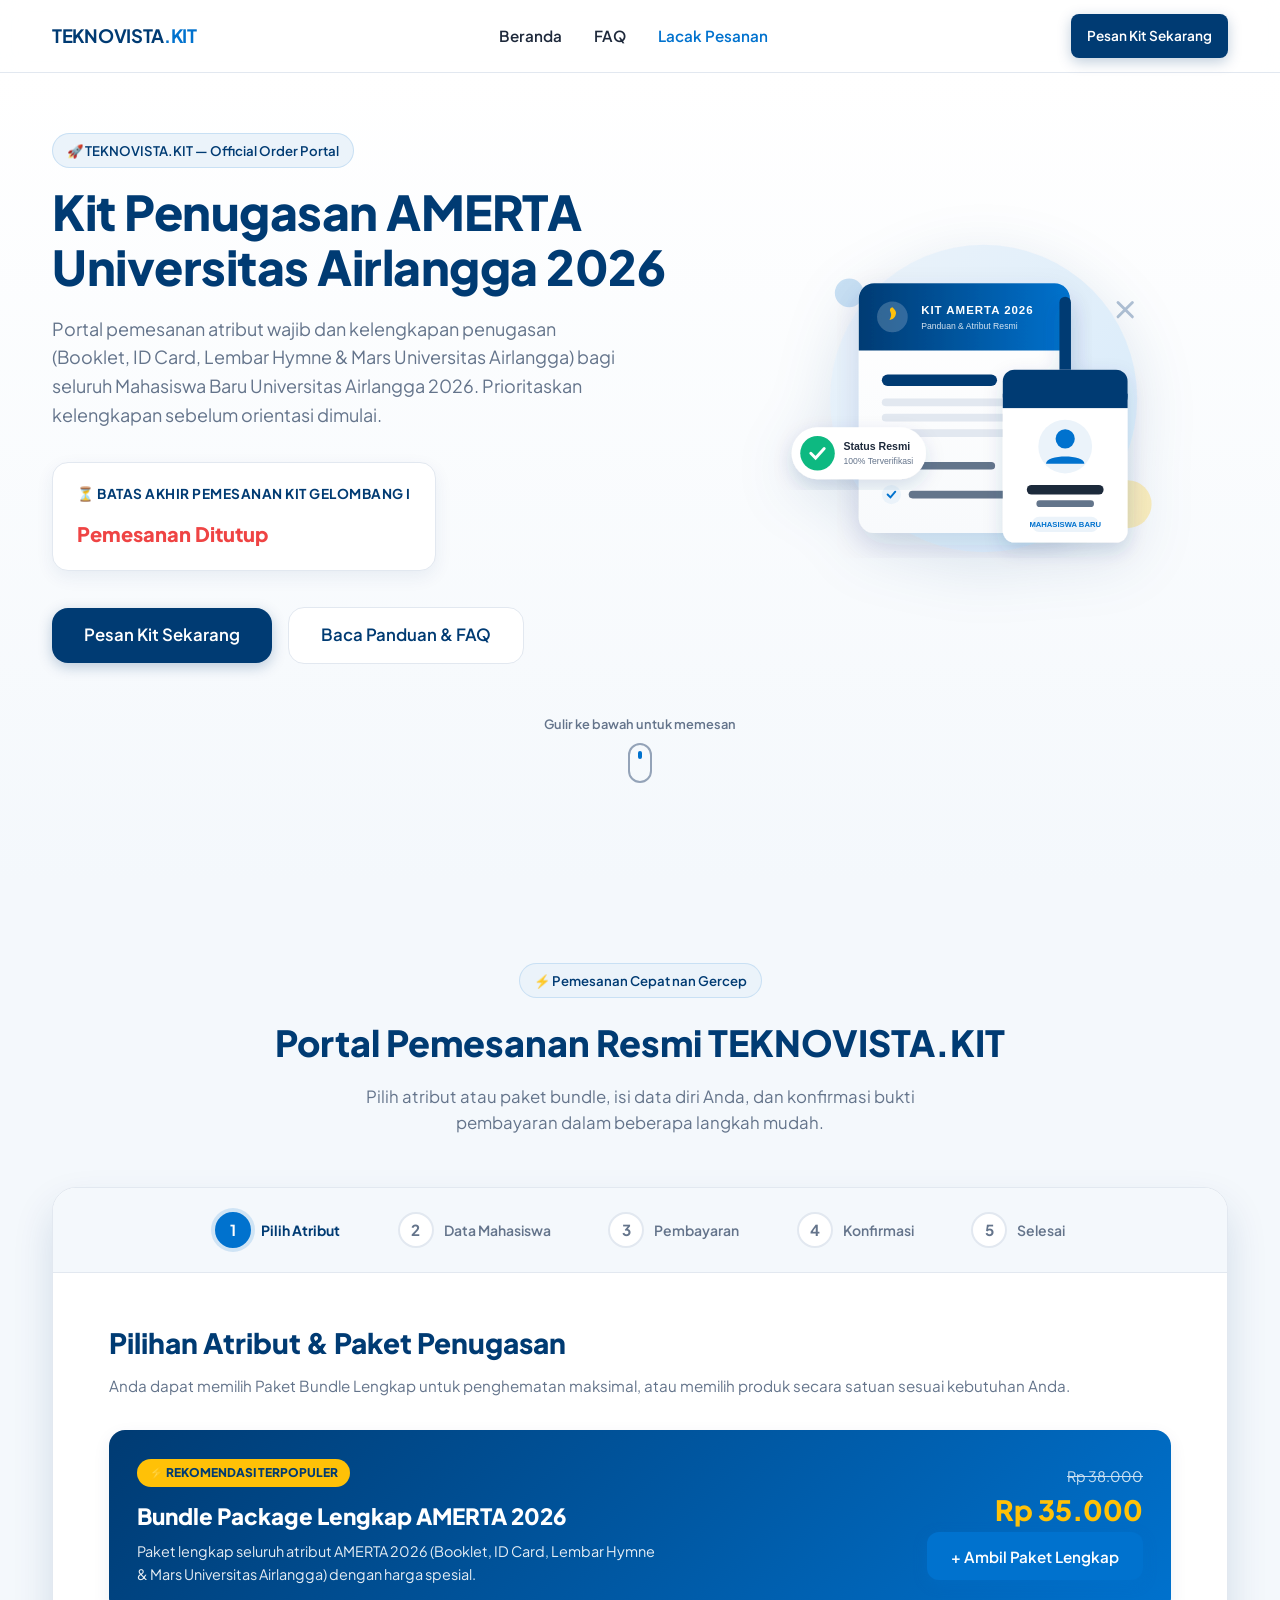
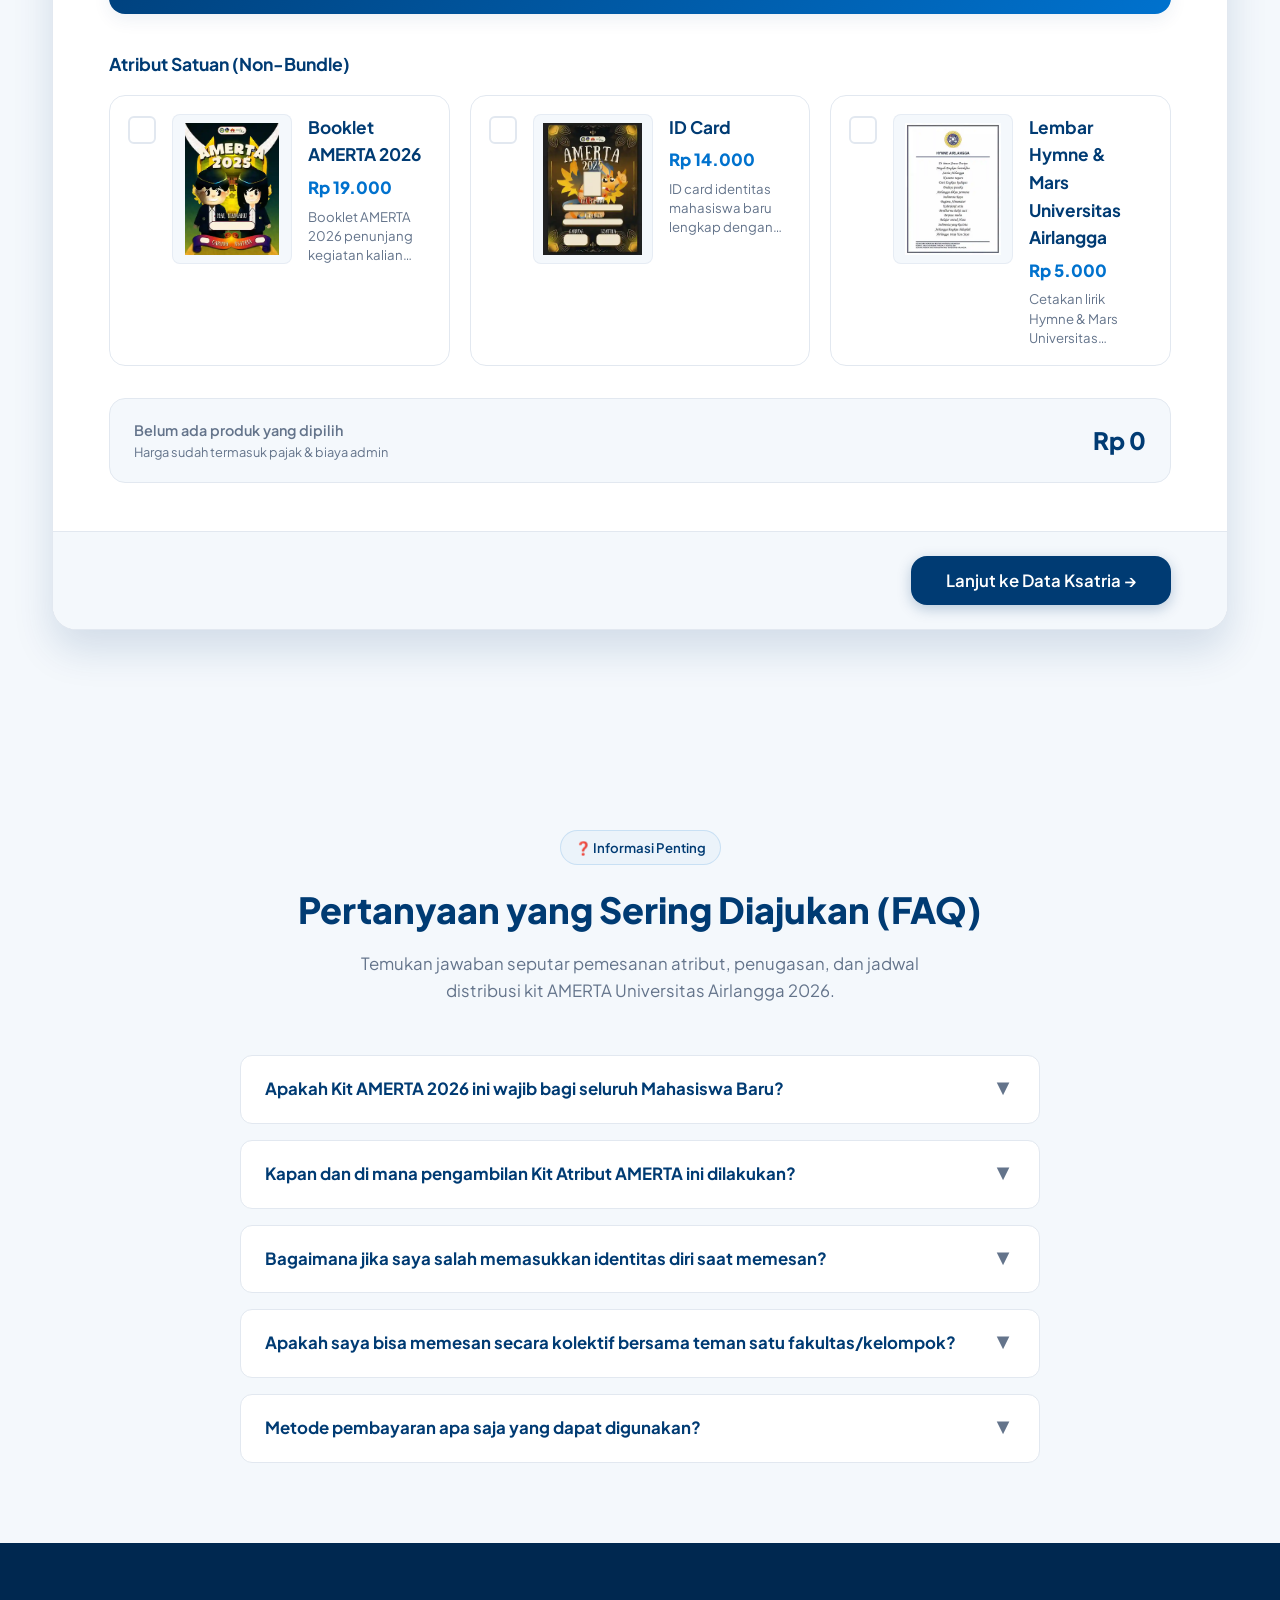
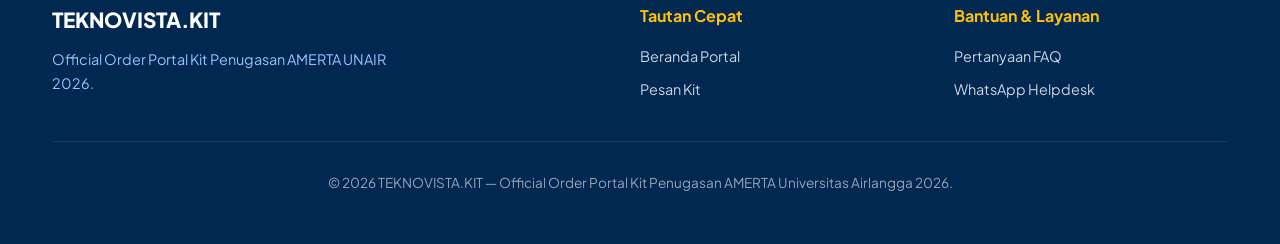
==== index.html @ fd631206 "Fix: placing the newest qris for payment" ====
<!DOCTYPE html>
<html lang="id">
<head>
  <meta charset="UTF-8" />
  <meta name="viewport" content="width=device-width, initial-scale=1.0" />
  <title>TEKNOVISTA.KIT</title>
  <meta name="description" content="TEKNOVISTA.KIT — Official Order Portal Kit Penugasan AMERTA Universitas Airlangga 2026. Pesan atribut resmi dan paket lengkap dengan mudah." />
  <meta name="keywords" content="TEKNOVISTA.KIT, AMERTA 2026, Universitas Airlangga, UNAIR, Mahasiswa Baru, Ospek UNAIR, Kit Penugasan" />
  <link rel="preconnect" href="https://fonts.googleapis.com" />
  <link rel="preconnect" href="https://fonts.gstatic.com" crossorigin />
  <link rel="stylesheet" href="https://fonts.googleapis.com/css2?family=Plus+Jakarta+Sans:wght@400;500;600;700;800&display=swap" />
  <link rel="stylesheet" href="css/style.css" />
  <link rel="icon" type="image/x-icon" href="assets/icons/teknovista.png">
  <!-- Open Graph / Facebook / WhatsApp Meta Tags -->
  <meta property="og:type" content="website" />
  <meta property="og:url" content="https://teknovistakit.vercel.app/" />
  <meta property="og:title" content="TEKNOVISTA.KIT — Official Order Portal Kit Penugasan AMERTA Universitas Airlangga 2026" />
  <meta property="og:description" content="Pesan atribut resmi dan paket lengkap kit penugasan AMERTA Universitas Airlangga 2026 dengan mudah dan cepat melalui portal resmi TEKNOVISTA.KIT." />
</head>
<body>

  <!-- =========================================================================
       NAVIGATION BAR
       ========================================================================= -->
  <nav class="navbar" role="navigation" aria-label="Navigasi Utama">
    <div class="container">
      <a href="#" class="brand-link" aria-label="Beranda TEKNOVISTA.KIT">
        <!-- <img src="assets/images/logo-unair-amerta.svg" alt="Logo TEKNOVISTA.KIT" /> -->
        <span class="font-bold text-primary" style="font-size: 1.15rem; letter-spacing: -0.3px;">TEKNOVISTA<span class="text-accent">.KIT</span></span>
      </a>
      <ul class="nav-links">
        <li><a href="#hero-section">Beranda</a></li>
        <li><a href="#faq-section">FAQ</a></li>
        <li><a href="tracking.html" style="color: var(--accent);">Lacak Pesanan</a></li>
      </ul>
      <a href="#order-section" class="btn btn-primary btn-sm">Pesan Kit Sekarang</a>
    </div>
  </nav>

  <!-- =========================================================================
       HERO SECTION
       ========================================================================= -->
  <header class="hero" id="hero-section">
    <div class="container hero-grid">
      <div class="hero-content">
        <div class="badge">🚀 TEKNOVISTA.KIT — Official Order Portal</div>
        <h1>Kit Penugasan AMERTA Universitas Airlangga 2026</h1>
        <p class="subtitle">
          Portal pemesanan atribut wajib dan kelengkapan penugasan (Booklet, ID Card, Lembar Hymne & Mars Universitas Airlangga) bagi seluruh Mahasiswa Baru Universitas Airlangga 2026. Prioritaskan kelengkapan sebelum orientasi dimulai.
        </p>

        <!-- Countdown Box -->
        <div class="countdown-container" aria-label="Hitung mundur penutupan pemesanan">
          <div class="countdown-header">
            <span>⏳ Batas Akhir Pemesanan Kit Gelombang I</span>
          </div>
          <div class="countdown-grid" id="countdownTimerGrid">
            <div class="countdown-item">
              <span class="countdown-val" id="cd-days">42</span>
              <span class="countdown-label">Hari</span>
            </div>
            <span class="countdown-sep">:</span>
            <div class="countdown-item">
              <span class="countdown-val" id="cd-hours">14</span>
              <span class="countdown-label">Jam</span>
            </div>
            <span class="countdown-sep">:</span>
            <div class="countdown-item">
              <span class="countdown-val" id="cd-minutes">38</span>
              <span class="countdown-label">Menit</span>
            </div>
            <span class="countdown-sep">:</span>
            <div class="countdown-item">
              <span class="countdown-val" id="cd-seconds">52</span>
              <span class="countdown-label">Detik</span>
            </div>
          </div>
        </div>

        <div class="hero-actions">
          <a href="#order-section" class="btn btn-primary btn-lg">Pesan Kit Sekarang</a>
          <a href="#faq-section" class="btn btn-secondary btn-lg">Baca Panduan &amp; FAQ</a>
        </div>
      </div>

      <div class="hero-visual">
        <img src="assets/images/hero-illustration.svg" alt="Ilustrasi Kit Penugasan AMERTA 2026" width="500" height="380" fetchpriority="high" />
      </div>
    </div>

    <!-- Scroll Indicator -->
    <div class="scroll-indicator" aria-hidden="true">
      <span>Gulir ke bawah untuk memesan</span>
      <div class="scroll-mouse">
        <div class="scroll-wheel"></div>
      </div>
    </div>
  </header>

  <!-- =========================================================================
       MAIN CONTENT
       ========================================================================= -->
  <main>

    <!-- MULTI-STEP ORDER WIZARD SECTION -->
    <section class="section-padding" id="order-section" aria-label="Formulir Pemesanan Kit AMERTA">
      <div class="container">
        <div class="section-header text-center">
          <div class="badge">⚡ Pemesanan Cepat nan Gercep</div>
          <h2>Portal Pemesanan Resmi TEKNOVISTA.KIT</h2>
          <p>Pilih atribut atau paket bundle, isi data diri Anda, dan konfirmasi bukti pembayaran dalam beberapa langkah mudah.</p>
        </div>

        <div class="wizard-section">
          <!-- Wizard Progress Bar -->
          <div class="wizard-progress-bar">
            <ol class="steps-list" aria-label="Progres Langkah Pemesanan">
              <li class="step-item active" data-step="1">
                <div class="step-circle">1</div>
                <span class="step-label">Pilih Atribut</span>
              </li>
              <li class="step-item" data-step="2">
                <div class="step-circle">2</div>
                <span class="step-label">Data Mahasiswa</span>
              </li>
              <li class="step-item" data-step="3">
                <div class="step-circle">3</div>
                <span class="step-label">Pembayaran</span>
              </li>
              <li class="step-item" data-step="4">
                <div class="step-circle">4</div>
                <span class="step-label">Konfirmasi</span>
              </li>
              <li class="step-item" data-step="5">
                <div class="step-circle">5</div>
                <span class="step-label">Selesai</span>
              </li>
            </ol>
          </div>

          <!-- Wizard Content Panels -->
          <div class="wizard-content">

            <!-- STEP 1: PRODUCT SELECTION -->
            <div class="step-panel active" id="wizardStepPanel-1">
              <div class="panel-header">
                <h3>Pilihan Atribut &amp; Paket Penugasan</h3>
                <p>Anda dapat memilih Paket Bundle Lengkap untuk penghematan maksimal, atau memilih produk secara satuan sesuai kebutuhan Anda.</p>
              </div>

              <!-- Bundle Banner -->
              <div class="bundle-banner" id="step1BundleBanner">
                <!-- Populated dynamically -->
              </div>

              <h4 style="font-size:1.1rem; font-weight:700; color:var(--primary); margin-bottom:16px;">Atribut Satuan (Non-Bundle)</h4>
              <div class="selection-grid" id="step1ProductsGrid">
                <!-- Populated dynamically -->
              </div>

              <!-- Live Summary Bar -->
              <div class="summary-live-bar">
                <div>
                  <div class="total-label" id="liveSummaryLabel">Terpilih: Belum ada produk</div>
                  <div style="font-size:0.8rem; color:var(--text-muted);">Harga sudah termasuk pajak &amp; biaya admin</div>
                </div>
                <div>
                  <span class="total-amount" id="liveSummaryAmount">Rp 0</span>
                </div>
              </div>
            </div>

            <!-- STEP 2: PARTICIPANT DATA -->
            <div class="step-panel" id="wizardStepPanel-2">
              <div class="panel-header">
                <h3>Identitas Ksatria Airlangga</h3>
                <p>Pastikan nama dan NIM sesuai dengan pendaftaran resmi penerimaan mahasiswa baru Universitas Airlangga.</p>
              </div>

              <form id="formParticipant" onsubmit="return false;">
                <div class="form-grid">
                  <div class="form-group">
                    <label class="form-label" for="input-nama">
                      <span>Nama Lengkap (Sesuai KTM / KTP) <span class="required-mark">*</span></span>
                    </label>
                    <input type="text" id="input-nama" class="form-input" placeholder="Contoh: Airlangga Satria Nusantara" />
                    <div class="error-message" id="error-input-nama"></div>
                  </div>

                  <div class="form-group">
                    <label class="form-label" for="input-nim">
                      <span>Nomor Induk Mahasiswa (NIM) <span class="required-mark">*</span></span>
                    </label>
                    <input type="text" id="input-nim" class="form-input" placeholder="Contoh: 102611133001" />
                    <div class="error-message" id="error-input-nim"></div>
                  </div>

                  <div class="form-group">
                    <label class="form-label" for="input-fakultas">
                      <span>Fakultas <span class="required-mark">*</span></span>
                    </label>
                    <select id="input-fakultas" class="form-select">
                      <option value="">-- Pilih Fakultas --</option>
                      <option value="Fakultas Kedokteran">Fakultas Kedokteran (FK)</option>
                      <option value="Fakultas Kedokteran Gigi">Fakultas Kedokteran Gigi (FKG)</option>
                      <option value="Fakultas Hukum">Fakultas Hukum (FH)</option>
                      <option value="Fakultas Ekonomi dan Bisnis">Fakultas Ekonomi dan Bisnis (FEB)</option>
                      <option value="Fakultas Farmasi">Fakultas Farmasi (FF)</option>
                      <option value="Fakultas Kedokteran Hewan">Fakultas Kedokteran Hewan (FKH)</option>
                      <option value="Fakultas Ilmu Sosial dan Ilmu Politik">Fakultas Ilmu Sosial dan Ilmu Politik (FISIP)</option>
                      <option value="Fakultas Sains dan Teknologi">Fakultas Sains dan Teknologi (FST)</option>
                      <option value="Fakultas Kesehatan Masyarakat">Fakultas Kesehatan Masyarakat (FKM)</option>
                      <option value="Fakultas Psikologi">Fakultas Psikologi (FPsi)</option>
                      <option value="Fakultas Ilmu Budaya">Fakultas Ilmu Budaya (FIB)</option>
                      <option value="Fakultas Keperawatan">Fakultas Keperawatan (FKp)</option>
                      <option value="Fakultas Perikanan dan Kelautan">Fakultas Perikanan dan Kelautan (FPK)</option>
                      <option value="Fakultas Teknologi Maju dan Multidisiplin">Fakultas Teknologi Maju &amp; Multidisiplin (FTMM)</option>
                      <option value="Fakultas Vokasi">Fakultas Vokasi (FV)</option>
                    </select>
                    <div class="error-message" id="error-input-fakultas"></div>
                  </div>

                  <div class="form-group">
                    <label class="form-label">
                      <span>Kelompok AMERTA <span class="required-mark">*</span></span>
                    </label>
                    <div class="split-input-grid">
                      <div class="split-input-col">
                        <label class="split-input-label" for="input-garuda">Garuda</label>
                        <input type="text" inputmode="numeric" autocomplete="off" id="input-garuda" class="form-input" placeholder="Contoh: 12" />
                        <div class="error-message" id="error-input-garuda"></div>
                      </div>
                      <div class="split-input-col">
                        <label class="split-input-label" for="input-ksatria">Ksatria</label>
                        <input type="text" inputmode="numeric" autocomplete="off" id="input-ksatria" class="form-input" placeholder="Contoh: 16" />
                        <div class="error-message" id="error-input-ksatria"></div>
                      </div>
                    </div>
                  </div>

                  <div class="form-group">
                    <label class="form-label" for="input-whatsapp">
                      <span>Nomor WhatsApp Aktif <span class="required-mark">*</span></span>
                    </label>
                    <input type="tel" id="input-whatsapp" class="form-input" placeholder="Contoh: 081234567890" />
                    <div class="error-message" id="error-input-whatsapp"></div>
                  </div>

                  <div class="form-group">
                    <label class="form-label" for="input-alamat">
                      <span>Alamat Domisili Surabaya / Kos (Opsional)</span>
                    </label>
                    <input type="text" id="input-alamat" class="form-input" placeholder="Contoh: Jl. Dharmawangsa Dalam No. 14" />
                    <div class="error-message" id="error-input-alamat"></div>
                  </div>
                </div>
              </form>
            </div>

            <!-- STEP 3: PAYMENT & FILE UPLOAD -->
            <div class="step-panel" id="wizardStepPanel-3">
              <div class="panel-header">
                <h3>Pembayaran &amp; Unggah Bukti Transfer</h3>
                <p>Silakan lakukan pembayaran sesuai nominal total tagihan. Unggah foto atau screenshot bukti transaksi untuk proses verifikasi otomatis oleh sistem.</p>
              </div>

              <div class="payment-grid">
                <!-- Payment Methods & Info -->
                <div class="payment-card">
                  <h4>Pilih Metode Pembayaran</h4>
                  <div class="form-group mb-4">
                    <select id="paymentMethodSelect" class="form-select">
                      <option value="qris">QRIS</option>
                      <!-- <option value="transfer">Transfer Bank Resmi UNAIR (Mandiri / BNI / BSI)</option> -->
                    </select>
                  </div>

                  <div class="qris-box">
                    <img src="assets/images/qris.webp" alt="Scan QRIS Teknovista.Kit 2026" />
                    <div style="font-size:0.85rem; font-weight:700; color:var(--primary);">Scan QRIS dengan E-Wallet atau M-Banking Anda</div>
                  </div>

                  <!-- <div class="bank-info">
                    <div class="bank-row">
                      <span>Bank Mandiri</span>
                      <span class="font-bold">141-00-1029384-7 a.n. AMERTA UNAIR</span>
                    </div>
                    <div class="bank-row">
                      <span>Bank BNI</span>
                      <span class="font-bold">0987654321 a.n. PANITIA AMERTA</span>
                    </div>
                  </div> -->
                </div>

                <!-- Upload Proof Card -->
                <div class="payment-card">
                  <h4>Unggah Bukti Pembayaran</h4>
                  <p style="font-size:0.875rem; color:var(--text-muted); margin-bottom:16px;">
                    Total tagihan yang harus dibayar: <strong class="text-accent" style="font-size:1.15rem;" id="paymentStepTotalAmount">Rp 0</strong>
                  </p>

                  <div class="upload-zone" id="dropZoneArea">
                    <div class="upload-icon">📤</div>
                    <h5>Tarik &amp; Lepas File Bukti Pembayaran</h5>
                    <p>Atau klik untuk memilih dari perangkat Anda</p>
                    <p style="font-size:0.75rem; color:var(--text-light); margin-top:8px;">Format didukung: JPG, PNG, atau WEBP (Maks. 5 MB)</p>
                  </div>

                  <input type="file" id="proofFileInput" accept="image/jpeg,image/png,image/webp" style="display:none;" />

                  <!-- File Preview Container -->
                  <div class="file-preview-box" id="filePreviewContainer" style="display:none;">
                    <div class="file-preview-content">
                      <div class="file-thumb" id="previewFileThumb"></div>
                      <div class="file-info">
                        <div class="file-name" id="previewFileName">bukti-transfer.png</div>
                        <div class="file-size" id="previewFileSize">1.2 MB</div>
                      </div>
                    </div>
                    <div class="file-actions">
                      <button type="button" class="btn btn-secondary btn-sm" id="btnReplaceFile">Ganti</button>
                      <button type="button" class="btn btn-outline btn-sm" style="color:var(--error); border-color:var(--error);" id="btnRemoveFile">Hapus</button>
                    </div>
                  </div>
                </div>
              </div>
            </div>

            <!-- STEP 4: CONFIRMATION REVIEW -->
            <div class="step-panel" id="wizardStepPanel-4">
              <div class="panel-header">
                <h3>Tinjau Ulang &amp; Konfirmasi Pesanan</h3>
                <p>Periksa kembali kebenaran identitas mahasiswa dan daftar atribut pesanan sebelum dikirim ke sistem verifikasi AMERTA UNAIR 2026.</p>
              </div>

              <div class="confirm-grid">
                <div>
                  <div class="review-box">
                    <h4>📋 Data Identitas Ksatria</h4>
                    <div id="reviewParticipantData"></div>
                  </div>

                  <div class="review-box">
                    <h4>📦 Rincian Pesanan Atribut</h4>
                    <div id="reviewProductData"></div>
                  </div>
                </div>

                <div>
                  <div class="review-box">
                    <h4>💳 Informasi Pembayaran</h4>
                    <div id="reviewPaymentData"></div>
                  </div>

                  <div class="review-box" style="background-color:var(--warning-light); border-color:var(--warning);">
                    <h4 style="color:#B45309;">⚠️ Pernyataan Kebenaran Data</h4>
                    <label style="display:flex; gap:12px; align-items:flex-start; cursor:pointer; font-size:0.875rem; color:#78350F; line-height:1.5;">
                      <input type="checkbox" id="checkAgreeTerms" checked style="margin-top:3px; width:18px; height:18px; flex-shrink:0;" />
                      <span>Saya menyatakan bahwa seluruh data diri dan bukti pembayaran yang saya lampirkan adalah sah dan benar. Saya siap mengikuti seluruh tata tertib penugasan AMERTA Universitas Airlangga 2026.</span>
                    </label>
                  </div>
                </div>
              </div>
            </div>

            <!-- STEP 5: SUCCESS PAGE -->
            <div class="step-panel" id="wizardStepPanel-5">
              <div class="success-panel">
                <div class="success-illustration">
                  <img src="assets/images/success-illustration.svg" alt="Pemesanan Berhasil" />
                </div>
                <h3>Pemesanan Kit AMERTA Berhasil!</h3>
                <p>Terima kasih ksatria Airlangga! Pesanan Anda telah diterima oleh sistem dan sedang menunggu verifikasi oleh admin teknovista.kit 2026. Jangan lupa konfirmasi pesanan kamu ke admin serta simpan nomor orderan kalian, Ya!</p>

                <div class="order-id-card">
                  <div class="order-id-label">Nomor Pesanan / Order ID</div>
                  <div class="order-id-value" id="successOrderIdDisplay">AMERTA26-000000</div>
                  <button type="button" class="btn btn-secondary btn-sm" id="btnCopyOrderId">
                    <svg class="lucide-icon" xmlns="http://www.w3.org/2000/svg" width="16" height="16" viewBox="0 0 24 24" fill="none" stroke="currentColor" stroke-width="2" stroke-linecap="round" stroke-linejoin="round"><rect width="14" height="14" x="8" y="8" rx="2" ry="2"/><path d="M4 16c-1.1 0-2-.9-2-2V4c0-1.1.9-2 2-2h10c1.1 0 2 .9 2 2"/></svg>
                    <span>Salin nomor pesanan</span>
                  </button>
                </div>

                <div id="successOrderSummary"></div>

                <div class="success-actions">
                  <button type="button" class="btn btn-whatsapp btn-lg" id="btnWhatsappAdmin">
                    <svg class="lucide-icon" xmlns="http://www.w3.org/2000/svg" width="18" height="18" viewBox="0 0 24 24" fill="none" stroke="currentColor" stroke-width="2" stroke-linecap="round" stroke-linejoin="round"><path d="M7.9 20A9 9 0 1 0 4 16.1L2 22Z"/></svg>
                    <span>Konfirmasi ke WhatsApp Admin</span>
                  </button>
                  <button type="button" class="btn btn-secondary btn-lg" onclick="const orderId = document.getElementById('successOrderIdDisplay')?.textContent?.trim() || window.appState?.order?.orderId; if(orderId && orderId !== 'AMERTA26-000000') { window.location.href = `tracking.html?orderId=${encodeURIComponent(orderId)}`; } else { window.location.href = 'tracking.html'; }">
                    <svg class="lucide-icon" xmlns="http://www.w3.org/2000/svg" width="18" height="18" viewBox="0 0 24 24" fill="none" stroke="currentColor" stroke-width="2" stroke-linecap="round" stroke-linejoin="round"><circle cx="11" cy="11" r="8"/><path d="m21 21-4.3-4.3"/></svg>
                    <span>Lacak Pesanan</span>
                  </button>
                  <button type="button" class="btn btn-primary btn-lg" onclick="resetAndGoHome()">
                    <svg class="lucide-icon" xmlns="http://www.w3.org/2000/svg" width="18" height="18" viewBox="0 0 24 24" fill="none" stroke="currentColor" stroke-width="2" stroke-linecap="round" stroke-linejoin="round"><path d="m3 9 9-7 9 7v11a2 2 0 0 1-2 2H5a2 2 0 0 1-2-2z"/><polyline points="9 22 9 12 15 12 15 22"/></svg>
                    <span>Kembali ke Beranda</span>
                  </button>
                </div>
              </div>
            </div>

          </div>

          <!-- Wizard Footer Controls -->
          <div class="wizard-footer" id="wizardControlsFooter">
            <!-- Step 1 Controls -->
            <div id="controlsStep1" style="width:100%; display:flex; justify-content:flex-end;">
              <button type="button" class="btn btn-primary btn-lg" id="btnNextToStep2">Lanjut ke Data Ksatria &rarr;</button>
            </div>

            <!-- Step 2 Controls -->
            <div id="controlsStep2" style="width:100%; display:none; justify-content:space-between;">
              <button type="button" class="btn btn-secondary btn-lg" id="btnBackToStep1">&larr; Kembali</button>
              <button type="button" class="btn btn-primary btn-lg" id="btnNextToStep3">Lanjut ke Pembayaran &rarr;</button>
            </div>

            <!-- Step 3 Controls -->
            <div id="controlsStep3" style="width:100%; display:none; justify-content:space-between;">
              <button type="button" class="btn btn-secondary btn-lg" id="btnBackToStep2">&larr; Kembali</button>
              <button type="button" class="btn btn-primary btn-lg" id="btnNextToStep4">Tinjau Pesanan &rarr;</button>
            </div>

            <!-- Step 4 Controls -->
            <div id="controlsStep4" style="width:100%; display:none; justify-content:space-between;">
              <button type="button" class="btn btn-secondary btn-lg" id="btnBackToStep3">&larr; Kembali</button>
              <button type="button" class="btn btn-primary btn-lg" style="background-color:var(--success);" id="btnSubmitOrder">✨ Konfirmasi &amp; Kirim Pesanan</button>
            </div>

            <!-- Step 5 Controls -->
            <div id="controlsStep5" style="width:100%; display:none;"></div>
          </div>
        </div>
      </div>
    </section>

    <!-- FAQ ACCORDION SECTION -->
    <section class="section-padding" id="faq-section" aria-label="Tanya Jawab">
      <div class="container">
        <div class="section-header text-center">
          <div class="badge">❓ Informasi Penting</div>
          <h2>Pertanyaan yang Sering Diajukan (FAQ)</h2>
          <p>Temukan jawaban seputar pemesanan atribut, penugasan, dan jadwal distribusi kit AMERTA Universitas Airlangga 2026.</p>
        </div>

        <div class="faq-list">
          <div class="faq-item">
            <div class="faq-header">
              <span>Apakah Kit AMERTA 2026 ini wajib bagi seluruh Mahasiswa Baru?</span>
              <div class="faq-icon">▼</div>
            </div>
            <div class="faq-body">
              <div class="faq-content">
                Betul, hukumnya wajib untuk seluruh Ksatria Airlangga muda. Jangan sampai tugas berkaitan dengan Kit ini bikin kamu stres dan kena sanksi. Ayo Pesan di web ini untuk bantuan tugas instan dan aman!
              </div>
            </div>
          </div>

          <div class="faq-item">
            <div class="faq-header">
              <span>Kapan dan di mana pengambilan Kit Atribut AMERTA ini dilakukan?</span>
              <div class="faq-icon">▼</div>
            </div>
            <div class="faq-body">
              <div class="faq-content">
                Pengambilan kit atribut akan diumumkan lebih lanjut nanti, jangan lupa untuk menunjukkan nomor pesanan dan kartu identitas, Ya!.
              </div>
            </div>
          </div>

          <div class="faq-item">
            <div class="faq-header">
              <span>Bagaimana jika saya salah memasukkan identitas diri saat memesan?</span>
              <div class="faq-icon">▼</div>
            </div>
            <div class="faq-body">
              <div class="faq-content">
                Jika Anda mengalami kesalahan input setelah pesanan dikirim, segera hubungi kontak WhatsApp Admin AMERTA yang tertera dengan menyertakan Nomor Pesanan Anda sebelum tanggal verifikasi berakhir.
              </div>
            </div>
          </div>

          <div class="faq-item">
            <div class="faq-header">
              <span>Apakah saya bisa memesan secara kolektif bersama teman satu fakultas/kelompok?</span>
              <div class="faq-icon">▼</div>
            </div>
            <div class="faq-body">
              <div class="faq-content">
                Pemesanan dalam sistem ini dirancang per individu untuk memastikan verifikasi NIM dan nama tercetak dengan akurat pada penugasan masing-masing mahasiswa. Namun, kalian bisa memesan berkali-kali untuk teman kalian!
              </div>
            </div>
          </div>

          <div class="faq-item">
            <div class="faq-header">
              <span>Metode pembayaran apa saja yang dapat digunakan?</span>
              <div class="faq-icon">▼</div>
            </div>
            <div class="faq-body">
              <div class="faq-content">
                Kami mendukung pembayaran instan melalui QRIS yang dapat discan dari seluruh aplikasi Mobile Banking dan E-Wallet.
              </div>
            </div>
          </div>
        </div>
      </div>
    </section>

  </main>

  <!-- =========================================================================
       FOOTER
       ========================================================================= -->
  <footer class="footer" role="contentinfo">
    <div class="container">
      <div class="footer-grid">
        <div class="footer-brand">
          <h4>TEKNOVISTA.KIT</h4>
          <p>
            Official Order Portal Kit Penugasan AMERTA UNAIR 2026.
          </p>
        </div>

        <div class="footer-col">
          <h5>Tautan Cepat</h5>
          <div class="footer-links">
            <a href="#hero-section">Beranda Portal</a>
            <a href="#order-section">Pesan Kit</a>
          </div>
        </div>

        <div class="footer-col">
          <h5>Bantuan &amp; Layanan</h5>
          <div class="footer-links">
            <a href="#faq-section">Pertanyaan FAQ</a>
            <a href="https://wa.me/62881036633600" target="_blank" rel="noopener">WhatsApp Helpdesk</a>
            <!-- <span>Gedung Student Center Kampus C UNAIR</span> -->
          </div>
        </div>
      </div>

      <div class="footer-bottom">
        &copy; 2026 TEKNOVISTA.KIT — Official Order Portal Kit Penugasan AMERTA Universitas Airlangga 2026.
      </div>
    </div>
  </footer>

  <!-- Modular JavaScript Architecture -->
  <script src="js/constants.js" defer></script>
  <script src="js/config.js" defer></script>
  <script src="js/products.js" defer></script>
  <script src="js/utils/formatter.js" defer></script>
  <script src="js/utils/storage.js" defer></script>
  <script src="js/utils/toast.js" defer></script>
  <script src="js/utils/modal.js" defer></script>
  <script src="js/utils/validator.js" defer></script>
  <script src="js/services/api.js" defer></script>
  <script src="js/app.js" defer></script>
</body>
</html>
---- css/style.css ----
/* ==========================================================================
   1. DESIGN SYSTEM & VARIABLES
   ========================================================================== */
:root {
  /* Color Palette - Official Universitas Airlangga Deep Blue & Modern Ice Blue */
  --primary: #003B73;
  --primary-light: #0056A8;
  --primary-dark: #002850;
  --accent: #0072CE;
  --accent-hover: #005EAA;
  --accent-light: #EBF3FA;
  --surface: #FFFFFF;
  --background: #F4F8FC;
  
  /* Text & Typography */
  --text-main: #1E293B;
  --text-muted: #64748B;
  --text-light: #94A3B8;
  --border: #E2E8F0;
  --border-focus: #0072CE;
  
  /* Status Colors */
  --success: #10B981;
  --success-light: #ECFDF5;
  --warning: #F59E0B;
  --warning-light: #FFFBEB;
  --error: #EF4444;
  --error-light: #FEF2F2;
  
  /* Shadows - Soft & Premium */
  --shadow-sm: 0 2px 8px rgba(0, 59, 115, 0.04);
  --shadow-md: 0 6px 18px rgba(0, 59, 115, 0.07);
  --shadow-lg: 0 14px 30px rgba(0, 59, 115, 0.10);
  --shadow-xl: 0 20px 40px rgba(0, 59, 115, 0.14);
  
  /* Radii & Transitions */
  --radius-sm: 8px;
  --radius-md: 12px;
  --radius-lg: 16px;
  --radius-xl: 24px;
  --radius-full: 9999px;
  --transition: all 250ms cubic-bezier(0.4, 0, 0.2, 1);
}

/* ==========================================================================
   2. RESET & BASE STYLES
   ========================================================================== */
*, *::before, *::after {
  box-sizing: border-box;
  margin: 0;
  padding: 0;
}

html {
  scroll-behavior: smooth;
  font-size: 16px;
  overflow-x: hidden;
}

body {
  font-family: 'Plus Jakarta Sans', -apple-system, BlinkMacSystemFont, "Segoe UI", Roboto, sans-serif;
  background-color: var(--background);
  color: var(--text-main);
  line-height: 1.6;
  -webkit-font-smoothing: antialiased;
  -moz-osx-font-smoothing: grayscale;
  overflow-x: hidden;
}

img, svg {
  max-width: 100%;
  height: auto;
  display: block;
}

a {
  color: inherit;
  text-decoration: none;
}

button, input, select, textarea {
  font-family: inherit;
  font-size: inherit;
  border: none;
  background: none;
  outline: none;
}

button {
  cursor: pointer;
}

ul, ol {
  list-style: none;
}

/* ==========================================================================
   3. UTILITIES & LAYOUT CONTAINERS
   ========================================================================== */
.container {
  width: 100%;
  max-width: 1240px;
  margin: 0 auto;
  padding: 0 20px;
}

.section-padding {
  padding: 80px 0;
}

@media (max-width: 768px) {
  .section-padding {
    padding: 50px 0;
  }
}

.text-center { text-align: center; }
.font-bold { font-weight: 700; }
.text-accent { color: var(--accent); }
.text-primary { color: var(--primary); }
.text-muted { color: var(--text-muted); }

.badge {
  display: inline-flex;
  align-items: center;
  gap: 6px;
  padding: 6px 14px;
  border-radius: var(--radius-full);
  font-size: 0.825rem;
  font-weight: 600;
  background-color: var(--accent-light);
  color: var(--primary);
  margin-bottom: 16px;
  border: 1px solid rgba(0, 114, 206, 0.15);
}

/* ==========================================================================
   4. NAVIGATION BAR
   ========================================================================== */
.navbar {
  position: sticky;
  top: 0;
  z-index: 100;
  background-color: rgba(255, 255, 255, 0.92);
  backdrop-filter: blur(12px);
  border-bottom: 1px solid var(--border);
  padding: 14px 0;
  transition: var(--transition);
}

.navbar .container {
  display: flex;
  align-items: center;
  justify-content: space-between;
}

.brand-link {
  display: flex;
  align-items: center;
  gap: 12px;
}

.brand-link img {
  height: 44px;
  width: auto;
}

.nav-links {
  display: flex;
  align-items: center;
  gap: 32px;
}

.nav-links a {
  font-weight: 600;
  color: var(--text-main);
  transition: var(--transition);
  font-size: 0.95rem;
}

.nav-links a:hover {
  color: var(--accent);
}

@media (max-width: 768px) {
  .navbar {
    padding: 10px 0;
  }
  .navbar .container {
    display: flex;
    flex-wrap: wrap;
    align-items: center;
    justify-content: space-between;
    gap: 10px;
  }
  .brand-link {
    flex: 0 0 auto;
  }
  .navbar .btn {
    flex: 0 0 auto;
    padding: 7px 14px;
    font-size: 0.82rem;
    min-height: 38px;
    border-radius: var(--radius-sm);
  }
  .nav-links {
    display: flex !important;
    width: 100%;
    order: 3;
    justify-content: center;
    align-items: center;
    gap: 8px;
    padding-top: 10px;
    margin-top: 4px;
    border-top: 1px dashed var(--border);
    overflow-x: auto;
    -webkit-overflow-scrolling: touch;
    scrollbar-width: none;
  }
  .nav-links::-webkit-scrollbar {
    display: none;
  }
  .nav-links li {
    flex-shrink: 0;
  }
  .nav-links a {
    display: inline-flex;
    align-items: center;
    padding: 6px 14px;
    font-size: 0.825rem;
    border-radius: var(--radius-full);
    background-color: var(--surface);
    border: 1px solid var(--border);
    white-space: nowrap;
    line-height: 1.2;
  }
  .nav-links a[href="tracking.html"],
  .nav-links a[href*="tracking.html"] {
    background-color: #EBF3FA;
    color: var(--accent) !important;
    border-color: #93C5FD;
    font-weight: 700;
  }
}

/* ==========================================================================
   5. BUTTONS
   ========================================================================== */
.btn {
  display: inline-flex;
  align-items: center;
  justify-content: center;
  gap: 8px;
  padding: 12px 24px;
  border-radius: var(--radius-md);
  font-weight: 600;
  font-size: 0.95rem;
  transition: var(--transition);
  text-align: center;
  white-space: nowrap;
}

.btn-primary {
  background-color: var(--primary);
  color: #FFFFFF;
  box-shadow: 0 4px 14px rgba(0, 59, 115, 0.25);
}

.btn-primary:hover:not(:disabled) {
  background-color: var(--primary-light);
  transform: translateY(-2px);
  box-shadow: 0 6px 20px rgba(0, 59, 115, 0.35);
}

.btn-accent {
  background-color: var(--accent);
  color: #FFFFFF;
  box-shadow: 0 4px 14px rgba(0, 114, 206, 0.25);
}

.btn-accent:hover:not(:disabled) {
  background-color: var(--accent-hover);
  transform: translateY(-2px);
  box-shadow: 0 6px 20px rgba(0, 114, 206, 0.35);
}

.btn-secondary {
  background-color: var(--surface);
  color: var(--primary);
  border: 1px solid var(--border);
}

.btn-secondary:hover:not(:disabled) {
  background-color: var(--accent-light);
  border-color: var(--accent);
  transform: translateY(-2px);
}

.btn-outline {
  background-color: transparent;
  color: var(--primary);
  border: 2px solid var(--primary);
}

.btn-outline:hover:not(:disabled) {
  background-color: var(--primary);
  color: #FFFFFF;
}

.btn-whatsapp {
  background-color: #25D366;
  color: #FFFFFF;
  box-shadow: 0 4px 14px rgba(37, 211, 102, 0.25);
}

.btn-whatsapp:hover:not(:disabled) {
  background-color: #1EBE5D;
  transform: translateY(-2px);
  box-shadow: 0 6px 20px rgba(37, 211, 102, 0.35);
}

.btn:disabled {
  opacity: 0.5;
  cursor: not-allowed;
  transform: none !important;
  box-shadow: none !important;
}

.btn-lg {
  padding: 14px 32px;
  font-size: 1.05rem;
  border-radius: var(--radius-lg);
}

.btn-sm {
  padding: 8px 16px;
  font-size: 0.85rem;
  border-radius: var(--radius-sm);
}

/* ==========================================================================
   6. HERO SECTION
   ========================================================================== */
.hero {
  position: relative;
  padding: 60px 0 100px;
  background: linear-gradient(180deg, var(--surface) 0%, var(--background) 100%);
  overflow: hidden;
}

.hero-grid {
  display: grid;
  grid-template-columns: 1.1fr 0.9fr;
  align-items: center;
  gap: 48px;
}

@media (max-width: 1024px) {
  .hero-grid {
    grid-template-columns: 1fr;
    justify-items: center;
    align-items: center;
    text-align: center;
    width: 100%;
    margin: 0 auto;
  }
  .hero-content {
    display: flex;
    flex-direction: column;
    align-items: center;
    justify-content: center;
    text-align: center;
    width: 100%;
    max-width: 100%;
    margin: 0 auto;
  }
}

.hero-content h1 {
  font-size: 3rem;
  font-weight: 800;
  color: var(--primary);
  line-height: 1.15;
  margin-bottom: 20px;
  letter-spacing: -0.5px;
}

@media (max-width: 768px) {
  .hero-content h1 {
    font-size: 2.1rem;
  }
}

@media (max-width: 414px) {
  .hero-content h1 {
    font-size: 1.85rem;
  }
}

.hero-content p.subtitle {
  font-size: 1.125rem;
  color: var(--text-muted);
  margin-bottom: 32px;
  max-width: 580px;
}

@media (max-width: 1024px) {
  .hero-content p.subtitle {
    margin: 0 auto 32px;
  }
}

/* Countdown Box */
.countdown-container {
  background-color: var(--surface);
  border: 1px solid var(--border);
  border-radius: var(--radius-lg);
  padding: 20px 24px;
  box-shadow: var(--shadow-md);
  margin-bottom: 36px;
  display: inline-block;
  box-sizing: border-box;
}

@media (max-width: 1024px) {
  .countdown-container {
    display: flex;
    flex-direction: column;
    align-items: center;
    justify-content: center;
    width: 100%;
    max-width: 460px;
    margin: 0 auto 36px;
  }
}

.countdown-header {
  font-size: 0.85rem;
  font-weight: 700;
  color: var(--primary);
  text-transform: uppercase;
  letter-spacing: 0.5px;
  margin-bottom: 14px;
  display: flex;
  align-items: center;
  gap: 8px;
}

@media (max-width: 1024px) {
  .countdown-header {
    justify-content: center;
    text-align: center;
    width: 100%;
  }
}

.countdown-grid {
  display: flex;
  align-items: center;
  gap: 16px;
}

@media (max-width: 1024px) {
  .countdown-grid {
    justify-content: center;
    width: 100%;
    max-width: 100%;
    margin: 0 auto;
  }
}

.countdown-item {
  display: flex;
  flex-direction: column;
  align-items: center;
  min-width: 56px;
}

.countdown-val {
  font-size: 1.75rem;
  font-weight: 800;
  color: var(--primary);
  line-height: 1;
}

.countdown-label {
  font-size: 0.725rem;
  font-weight: 600;
  color: var(--text-muted);
  margin-top: 4px;
}

.countdown-sep {
  font-size: 1.5rem;
  font-weight: 700;
  color: var(--accent);
  margin-top: -14px;
}

@media (max-width: 480px) {
  .countdown-container {
    padding: 18px 12px;
    width: 100%;
    max-width: 100%;
  }
  .countdown-grid {
    gap: 8px;
    justify-content: center;
    width: 100%;
  }
  .countdown-item {
    min-width: 48px;
    flex: 0 1 auto;
  }
  .countdown-val {
    font-size: 1.5rem;
  }
  .countdown-sep {
    font-size: 1.3rem;
    margin-top: -12px;
  }
}

@media (max-width: 360px) {
  .countdown-grid {
    gap: 6px;
  }
  .countdown-item {
    min-width: 42px;
  }
  .countdown-val {
    font-size: 1.35rem;
  }
}

.hero-actions {
  display: flex;
  align-items: center;
  gap: 16px;
  flex-wrap: wrap;
}

@media (max-width: 1024px) {
  .hero-actions {
    justify-content: center;
    align-items: center;
    width: 100%;
    max-width: 460px;
    margin: 0 auto;
  }
}

@media (max-width: 480px) {
  .hero-actions {
    flex-direction: column;
    width: 100%;
    max-width: 100%;
    gap: 14px;
  }
  .hero-actions .btn {
    width: 100%;
    max-width: 380px;
    margin: 0 auto;
    display: flex;
    align-items: center;
    justify-content: center;
    text-align: center;
  }
}

.hero-visual {
  display: flex;
  justify-content: center;
  align-items: center;
  width: 100%;
  margin: 0 auto;
}

.hero-visual img {
  width: 100%;
  max-width: 480px;
  margin: 0 auto;
  display: block;
  filter: drop-shadow(0 15px 30px rgba(0, 59, 115, 0.12));
}

/* Scroll Indicator */
.scroll-indicator {
  display: flex;
  flex-direction: column;
  align-items: center;
  justify-content: center;
  margin: 50px auto 0;
  width: 100%;
  text-align: center;
  color: var(--text-muted);
  font-size: 0.8rem;
  font-weight: 600;
  gap: 8px;
}

.scroll-mouse {
  width: 24px;
  height: 40px;
  border: 2px solid var(--text-light);
  border-radius: 12px;
  position: relative;
  display: flex;
  justify-content: center;
}

.scroll-wheel {
  width: 4px;
  height: 8px;
  background-color: var(--accent);
  border-radius: 2px;
  margin-top: 6px;
  animation: scrollDown 1.8s infinite ease-in-out;
}

@keyframes scrollDown {
  0% { transform: translateY(0); opacity: 1; }
  80% { transform: translateY(14px); opacity: 0; }
  100% { transform: translateY(0); opacity: 0; }
}

/* ==========================================================================
   7. PRODUCT PREVIEW SECTION
   ========================================================================== */
.section-header {
  margin-bottom: 50px;
}

.section-header h2 {
  font-size: 2.25rem;
  font-weight: 800;
  color: var(--primary);
  margin-bottom: 12px;
}

@media (max-width: 768px) {
  .section-header h2 {
    font-size: 1.75rem;
  }
}

.section-header p {
  font-size: 1.05rem;
  color: var(--text-muted);
  max-width: 600px;
  margin: 0 auto;
}

/* ==========================================================================
   8. MULTI-STEP ORDER WIZARD (TALLY INSPIRED)
   ========================================================================== */
.wizard-section {
  background-color: var(--surface);
  border-radius: var(--radius-xl);
  box-shadow: var(--shadow-xl);
  border: 1px solid var(--border);
  overflow: hidden;
  margin: 40px 0;
}

/* Wizard Header & Progress */
.wizard-progress-bar {
  background-color: var(--background);
  padding: 24px 36px;
  border-bottom: 1px solid var(--border);
}

@media (max-width: 768px) {
  .wizard-progress-bar {
    padding: 20px 16px;
  }
}

.steps-list {
  display: flex;
  justify-content: space-between;
  align-items: center;
  max-width: 850px;
  margin: 0 auto;
  position: relative;
}

.step-item {
  display: flex;
  align-items: center;
  gap: 10px;
  position: relative;
  z-index: 2;
}

.step-circle {
  width: 36px;
  height: 36px;
  border-radius: 50%;
  background-color: var(--surface);
  border: 2px solid var(--border);
  color: var(--text-muted);
  font-weight: 700;
  font-size: 0.95rem;
  display: flex;
  align-items: center;
  justify-content: center;
  transition: var(--transition);
}

.step-label {
  font-size: 0.875rem;
  font-weight: 600;
  color: var(--text-muted);
  transition: var(--transition);
}

@media (max-width: 768px) {
  .step-label {
    display: none;
  }
}

.step-item.active .step-circle {
  background-color: var(--accent);
  border-color: var(--accent);
  color: #FFFFFF;
  box-shadow: 0 0 0 4px rgba(0, 114, 206, 0.15);
}

.step-item.active .step-label {
  color: var(--primary);
  font-weight: 700;
}

.step-item.completed .step-circle {
  background-color: var(--success);
  border-color: var(--success);
  color: #FFFFFF;
}

.step-item.completed .step-label {
  color: var(--text-main);
}

/* Wizard Content Panels */
.wizard-content {
  padding: 48px 56px;
  min-height: 480px;
}

@media (max-width: 768px) {
  .wizard-content {
    padding: 30px 20px;
  }
}

.step-panel {
  display: none;
  animation: fadeIn 300ms ease forwards;
}

.step-panel.active {
  display: block;
}

@keyframes fadeIn {
  from { opacity: 0; transform: translateY(8px); }
  to { opacity: 1; transform: translateY(0); }
}

.panel-header {
  margin-bottom: 32px;
}

.panel-header h3 {
  font-size: 1.75rem;
  font-weight: 800;
  color: var(--primary);
  margin-bottom: 8px;
}

.panel-header p {
  color: var(--text-muted);
  font-size: 0.95rem;
}

/* Form Styles */
.form-grid {
  display: grid;
  grid-template-columns: 1fr 1fr;
  gap: 24px;
}

@media (max-width: 768px) {
  .form-grid {
    grid-template-columns: 1fr;
    gap: 20px;
  }
}

.form-group {
  display: flex;
  flex-direction: column;
  gap: 8px;
}

.form-group.full-width {
  grid-column: 1 / -1;
}

.form-label {
  font-size: 0.9rem;
  font-weight: 600;
  color: var(--text-main);
  display: flex;
  justify-content: space-between;
}

.required-mark {
  color: #EF4444;
}

.form-input, .form-select, .form-textarea {
  width: 100%;
  padding: 13px 16px;
  border-radius: var(--radius-md);
  border: 1.5px solid var(--border);
  background-color: var(--surface);
  font-size: 0.95rem;
  color: var(--text-main);
  transition: var(--transition);
}

.form-input:focus, .form-select:focus, .form-textarea:focus {
  border-color: var(--accent);
  box-shadow: 0 0 0 4px rgba(0, 114, 206, 0.12);
}

.form-input.error, .form-select.error {
  border-color: var(--error);
  background-color: var(--error-light);
}

.form-input.success, .form-select.success {
  border-color: var(--success);
}

.error-message {
  font-size: 0.8rem;
  color: var(--error);
  font-weight: 500;
  min-height: 18px;
}

/* Split Garuda & Ksatria Inputs */
.split-input-grid {
  display: grid;
  grid-template-columns: 1fr 1fr;
  gap: 16px;
  width: 100%;
}

@media (max-width: 359px) {
  .split-input-grid {
    grid-template-columns: 1fr;
    gap: 12px;
  }
}

.split-input-col {
  display: flex;
  flex-direction: column;
  gap: 6px;
  width: 100%;
}

.split-input-label {
  font-size: 0.85rem;
  font-weight: 600;
  color: var(--text-muted);
}

/* Wizard Footer Controls */
.wizard-footer {
  padding: 24px 56px;
  background-color: var(--background);
  border-top: 1px solid var(--border);
  display: flex;
  justify-content: space-between;
  align-items: center;
}

@media (max-width: 768px) {
  .wizard-footer {
    padding: 20px;
  }
}

/* ==========================================================================
   9. STEP 2: PRODUCT SELECTION & BUNDLE LOGIC
   ========================================================================== */
.bundle-banner {
  background: linear-gradient(135deg, var(--primary) 0%, var(--accent) 100%);
  border-radius: var(--radius-lg);
  padding: 28px;
  color: #FFFFFF;
  margin-bottom: 36px;
  display: flex;
  align-items: center;
  justify-content: space-between;
  gap: 24px;
  position: relative;
  overflow: hidden;
  box-shadow: var(--shadow-md);
}

@media (max-width: 768px) {
  .bundle-banner {
    flex-direction: column;
    align-items: flex-start;
  }
}

.bundle-badge {
  background-color: #FFC107;
  color: var(--primary);
  font-size: 0.75rem;
  font-weight: 800;
  padding: 4px 12px;
  border-radius: var(--radius-full);
  text-transform: uppercase;
  margin-bottom: 12px;
  display: inline-block;
}

.bundle-banner h4 {
  font-size: 1.4rem;
  font-weight: 800;
  margin-bottom: 6px;
}

.bundle-banner p {
  font-size: 0.9rem;
  opacity: 0.9;
  max-width: 520px;
}

.bundle-price-box {
  text-align: right;
}

@media (max-width: 768px) {
  .bundle-price-box {
    text-align: left;
    width: 100%;
    display: flex;
    flex-direction: column;
    align-items: flex-start;
    gap: 6px;
  }
  .bundle-price-strike {
    font-size: 0.88rem;
    line-height: 1.2;
    margin-bottom: 0;
  }
  .bundle-price {
    font-size: 1.6rem;
    line-height: 1.25;
    margin-bottom: 8px;
  }
  .bundle-price-box .btn,
  #btnToggleBundle {
    width: 100%;
    min-height: 48px;
    display: flex;
    align-items: center;
    justify-content: center;
    text-align: center;
    margin-top: 6px !important;
    white-space: normal;
    word-break: break-word;
    box-sizing: border-box;
  }
}

.bundle-price-strike {
  font-size: 0.9rem;
  text-decoration: line-through;
  opacity: 0.8;
}

.bundle-price {
  font-size: 1.75rem;
  font-weight: 800;
  color: #FFC107;
}

.selection-grid {
  display: grid;
  grid-template-columns: repeat(auto-fit, minmax(280px, 1fr));
  gap: 20px;
}

.select-product-card {
  border: 1.5px solid var(--border);
  border-radius: var(--radius-lg);
  padding: 18px;
  background-color: var(--surface);
  transition: var(--transition);
  cursor: pointer;
  display: flex;
  gap: 16px;
  align-items: flex-start;
}

.select-product-card:hover {
  border-color: var(--accent);
  background-color: var(--accent-light);
}

.select-product-card.active {
  border: 2px solid var(--accent);
  background-color: var(--accent-light);
  box-shadow: 0 4px 12px rgba(0, 114, 206, 0.12);
}

.select-checkbox {
  width: 24px;
  height: 24px;
  border-radius: 6px;
  border: 2px solid var(--border);
  display: flex;
  align-items: center;
  justify-content: center;
  flex-shrink: 0;
  transition: var(--transition);
  color: #FFFFFF;
  margin-top: 4px;
}

.select-product-card.active .select-checkbox {
  background-color: var(--accent);
  border-color: var(--accent);
}

.select-thumb {
  width: 120px;
  height: 150px;
  border-radius: var(--radius-sm);
  background-color: var(--background);
  display: flex;
  align-items: center;
  justify-content: center;
  flex-shrink: 0;
  padding: 8px;
  border: 1px solid rgba(0, 59, 115, 0.06);
}

.select-thumb img {
  width: 100%;
  height: 100%;
  object-fit: contain;
  display: block;
}

.select-details {
  flex-grow: 1;
}

.select-details h5 {
  font-size: 1.05rem;
  font-weight: 700;
  color: var(--primary);
  margin-bottom: 4px;
}

.select-details .price {
  font-size: 1.025rem;
  font-weight: 800;
  color: var(--accent);
}

.select-details .select-desc {
  font-size: 0.825rem;
  color: var(--text-muted);
  margin-top: 6px;
  line-height: 1.45;
  display: -webkit-box;
  -webkit-line-clamp: 3;
  -webkit-box-orient: vertical;
  overflow: hidden;
}

/* Summary Live Bar */
.summary-live-bar {
  margin-top: 32px;
  padding: 20px 24px;
  background-color: var(--background);
  border-radius: var(--radius-lg);
  border: 1px solid var(--border);
  display: flex;
  justify-content: space-between;
  align-items: center;
}

@media (max-width: 414px) {
  .summary-live-bar {
    flex-direction: column;
    align-items: flex-start;
    gap: 12px;
  }
}

.summary-live-bar .total-label {
  font-size: 0.9rem;
  color: var(--text-muted);
  font-weight: 600;
}

.summary-live-bar .total-amount {
  font-size: 1.5rem;
  font-weight: 800;
  color: var(--primary);
}

/* ==========================================================================
   10. STEP 3: PAYMENT & FILE UPLOAD
   ========================================================================== */
.payment-grid {
  display: grid;
  grid-template-columns: 1fr 1fr;
  gap: 32px;
}

@media (max-width: 900px) {
  .payment-grid {
    grid-template-columns: 1fr;
  }
}

.payment-card {
  border: 1px solid var(--border);
  border-radius: var(--radius-lg);
  padding: 24px;
  background-color: var(--surface);
  box-shadow: var(--shadow-sm);
}

.payment-card h4 {
  font-size: 1.15rem;
  font-weight: 700;
  color: var(--primary);
  margin-bottom: 16px;
  padding-bottom: 12px;
  border-bottom: 1px solid var(--border);
}

.qris-box {
  display: flex;
  flex-direction: column;
  align-items: center;
  gap: 16px;
  padding: 16px;
  background-color: var(--background);
  border-radius: var(--radius-md);
}

.qris-box img {
  width: 200px;
  max-width: 100%;
  border-radius: var(--radius-sm);
  box-shadow: var(--shadow-sm);
}

.bank-info {
  margin-top: 16px;
  display: flex;
  flex-direction: column;
  gap: 12px;
}

.bank-row {
  display: flex;
  justify-content: space-between;
  align-items: center;
  padding: 12px 14px;
  background-color: var(--background);
  border-radius: var(--radius-sm);
  font-size: 0.9rem;
}

/* Drag & Drop Upload UI */
.upload-zone {
  border: 2px dashed var(--border);
  border-radius: var(--radius-lg);
  padding: 36px 20px;
  text-align: center;
  background-color: var(--background);
  transition: var(--transition);
  cursor: pointer;
}

.upload-zone:hover, .upload-zone.dragover {
  border-color: var(--accent);
  background-color: var(--accent-light);
}

.upload-icon {
  width: 54px;
  height: 54px;
  border-radius: 50%;
  background-color: #FFFFFF;
  color: var(--accent);
  display: flex;
  align-items: center;
  justify-content: center;
  margin: 0 auto 16px;
  box-shadow: var(--shadow-sm);
}

.upload-zone h5 {
  font-size: 1.05rem;
  font-weight: 700;
  color: var(--text-main);
  margin-bottom: 6px;
}

.upload-zone p {
  font-size: 0.85rem;
  color: var(--text-muted);
}

.file-preview-box {
  margin-top: 20px;
  padding: 16px;
  border: 1px solid var(--border);
  border-radius: var(--radius-md);
  background-color: var(--surface);
  display: flex;
  align-items: center;
  justify-content: space-between;
  gap: 16px;
}

.file-preview-content {
  display: flex;
  align-items: center;
  gap: 12px;
  overflow: hidden;
}

.file-thumb {
  width: 48px;
  height: 48px;
  border-radius: 6px;
  background-color: var(--accent-light);
  display: flex;
  align-items: center;
  justify-content: center;
  flex-shrink: 0;
  overflow: hidden;
}

.file-thumb img {
  width: 100%;
  height: 100%;
  object-fit: cover;
}

.file-info {
  overflow: hidden;
}

.file-name {
  font-size: 0.9rem;
  font-weight: 700;
  color: var(--text-main);
  white-space: nowrap;
  overflow: hidden;
  text-overflow: ellipsis;
}

.file-size {
  font-size: 0.775rem;
  color: var(--text-muted);
}

.file-actions {
  display: flex;
  gap: 8px;
  flex-shrink: 0;
}

/* ==========================================================================
   11. STEP 4: CONFIRMATION REVIEW
   ========================================================================== */
.confirm-grid {
  display: grid;
  grid-template-columns: 1.1fr 0.9fr;
  gap: 28px;
}

@media (max-width: 900px) {
  .confirm-grid {
    grid-template-columns: 1fr;
  }
}

.review-box {
  background-color: var(--background);
  border: 1px solid var(--border);
  border-radius: var(--radius-lg);
  padding: 24px;
  margin-bottom: 20px;
}

.review-box h4 {
  font-size: 1.1rem;
  font-weight: 700;
  color: var(--primary);
  margin-bottom: 16px;
  display: flex;
  justify-content: space-between;
  align-items: center;
}

.review-row {
  display: flex;
  justify-content: space-between;
  padding: 10px 0;
  border-bottom: 1px solid rgba(226, 232, 240, 0.8);
  font-size: 0.925rem;
}

.review-row:last-child {
  border-bottom: none;
}

.review-row .label {
  color: var(--text-muted);
}

.review-row .val {
  font-weight: 600;
  color: var(--text-main);
  text-align: right;
}

/* ==========================================================================
   12. STEP 5: SUCCESS & ORDER ID
   ========================================================================== */
.success-panel {
  text-align: center;
  max-width: 650px;
  margin: 0 auto;
  padding: 20px 0;
}

.success-illustration {
  width: 220px;
  margin: 0 auto 24px;
}

.success-panel h3 {
  font-size: 2rem;
  font-weight: 800;
  color: var(--primary);
  margin-bottom: 12px;
}

.success-panel p {
  color: var(--text-muted);
  font-size: 1.05rem;
  margin-bottom: 28px;
}

.order-id-card {
  background-color: var(--accent-light);
  border: 2px dashed var(--accent);
  border-radius: var(--radius-lg);
  padding: 24px;
  margin-bottom: 32px;
}

.order-id-label {
  font-size: 0.8rem;
  font-weight: 700;
  color: var(--text-muted);
  text-transform: uppercase;
  letter-spacing: 1px;
  margin-bottom: 8px;
}

.order-id-value {
  font-size: 2rem;
  font-weight: 900;
  color: var(--primary);
  letter-spacing: 2px;
  margin-bottom: 16px;
}

.success-actions {
  display: flex;
  justify-content: center;
  gap: 16px;
  flex-wrap: wrap;
}

@media (max-width: 414px) {
  .success-actions .btn {
    width: 100%;
  }
}

/* ==========================================================================
   13. FAQ ACCORDION
   ========================================================================== */
.faq-list {
  max-width: 800px;
  margin: 0 auto;
  display: flex;
  flex-direction: column;
  gap: 16px;
}

.faq-item {
  background-color: var(--surface);
  border: 1px solid var(--border);
  border-radius: var(--radius-md);
  overflow: hidden;
  transition: var(--transition);
}

.faq-header {
  padding: 20px 24px;
  display: flex;
  justify-content: space-between;
  align-items: center;
  cursor: pointer;
  font-weight: 700;
  font-size: 1.05rem;
  color: var(--primary);
}

.faq-header:hover {
  color: var(--accent);
}

.faq-icon {
  width: 24px;
  height: 24px;
  display: flex;
  align-items: center;
  justify-content: center;
  transition: transform 300ms ease;
  color: var(--text-muted);
}

.faq-item.active .faq-icon {
  transform: rotate(180deg);
  color: var(--accent);
}

.faq-item.active {
  border-color: var(--accent);
  box-shadow: var(--shadow-sm);
}

.faq-body {
  max-height: 0;
  overflow: hidden;
  transition: max-height 350ms ease;
}

.faq-content {
  padding: 0 24px 20px;
  color: var(--text-muted);
  font-size: 0.95rem;
}

/* ==========================================================================
   14. FOOTER
   ========================================================================== */
.footer {
  background-color: var(--primary-dark);
  color: #FFFFFF;
  padding: 60px 0 30px;
}

.footer-grid {
  display: grid;
  grid-template-columns: 2fr 1fr 1fr;
  gap: 40px;
  margin-bottom: 40px;
}

@media (max-width: 768px) {
  .footer-grid {
    grid-template-columns: 1fr;
    gap: 30px;
  }
}

.footer-brand h4 {
  font-size: 1.3rem;
  font-weight: 800;
  margin-bottom: 12px;
}

.footer-brand p {
  color: #93C5FD;
  font-size: 0.9rem;
  max-width: 360px;
}

.footer-col h5 {
  font-size: 1rem;
  font-weight: 700;
  margin-bottom: 16px;
  color: #FFC107;
}

.footer-links {
  display: flex;
  flex-direction: column;
  gap: 10px;
}

.footer-links a {
  color: #CBD5E1;
  font-size: 0.9rem;
  transition: var(--transition);
}

.footer-links a:hover {
  color: #FFFFFF;
  padding-left: 4px;
}

.footer-bottom {
  padding-top: 30px;
  border-top: 1px solid rgba(255, 255, 255, 0.1);
  text-align: center;
  font-size: 0.85rem;
  color: #94A3B8;
}

/* ==========================================================================
   15. CUSTOM MODAL & TOAST NOTIFICATION
   ========================================================================== */
.toast-container {
  position: fixed;
  bottom: 24px;
  right: 24px;
  z-index: 9999;
  display: flex;
  flex-direction: column;
  gap: 12px;
}

.toast {
  background-color: var(--surface);
  border-left: 5px solid var(--accent);
  padding: 16px 20px;
  border-radius: var(--radius-md);
  box-shadow: var(--shadow-xl);
  display: flex;
  align-items: center;
  gap: 12px;
  min-width: 280px;
  animation: slideInRight 300ms ease;
}

.toast.success { border-left-color: var(--success); }
.toast.error { border-left-color: var(--error); }
.toast.info { border-left-color: var(--accent); }

@keyframes slideInRight {
  from { transform: translateX(100%); opacity: 0; }
  to { transform: translateX(0); opacity: 1; }
}

/* Confirmation Modal */
.modal-overlay {
  position: fixed;
  top: 0;
  left: 0;
  width: 100%;
  height: 100%;
  background-color: rgba(15, 23, 42, 0.6);
  backdrop-filter: blur(4px);
  z-index: 10000;
  display: flex;
  align-items: center;
  justify-content: center;
  padding: 20px;
  opacity: 0;
  pointer-events: none;
  transition: opacity 250ms ease;
}

.modal-overlay.active {
  opacity: 1;
  pointer-events: auto;
}

.modal-box {
  background-color: var(--surface);
  border-radius: var(--radius-xl);
  padding: 32px;
  max-width: 480px;
  width: 100%;
  box-shadow: var(--shadow-xl);
  transform: scale(0.95);
  transition: transform 250ms ease;
}

.modal-overlay.active .modal-box {
  transform: scale(1);
}

.modal-title {
  font-size: 1.35rem;
  font-weight: 800;
  color: var(--primary);
  margin-bottom: 12px;
}

.modal-desc {
  color: var(--text-muted);
  font-size: 0.95rem;
  margin-bottom: 24px;
}

.modal-actions {
  display: flex;
  justify-content: flex-end;
  gap: 12px;
}

/* ==========================================================================
   16. ORDER TRACKING PAGE STYLES
   ========================================================================== */
.tracking-hero {
  padding: 50px 0 60px;
  background: linear-gradient(180deg, var(--surface) 0%, var(--background) 100%);
  border-bottom: 1px solid var(--border);
}

.tracking-hero h1 {
  font-size: 2.6rem;
  font-weight: 800;
  color: var(--primary);
  margin-bottom: 16px;
  letter-spacing: -0.5px;
}

@media (max-width: 768px) {
  .tracking-hero h1 {
    font-size: 2rem;
  }
}

.mx-auto {
  margin-left: auto;
  margin-right: auto;
}

.tracking-hero .subtitle {
  font-size: 1.1rem;
  color: var(--text-muted);
  max-width: 580px;
}

.tracking-section {
  padding: 50px 0 80px;
  min-height: calc(100vh - 420px);
}

.tracking-container {
  max-width: 680px;
  margin: 0 auto;
  padding: 0 20px;
}

@media (max-width: 768px) {
  .tracking-container {
    max-width: 100%;
    padding: 0 16px;
  }
}

.tracking-card {
  background-color: var(--surface);
  border-radius: var(--radius-xl);
  border: 1px solid var(--border);
  box-shadow: var(--shadow-xl);
  padding: 36px 40px;
  margin-bottom: 32px;
  transition: var(--transition);
}

@media (max-width: 768px) {
  .tracking-card {
    padding: 24px 20px;
    border-radius: var(--radius-lg);
  }
}

.tracking-card-header {
  text-align: center;
  margin-bottom: 28px;
  padding-bottom: 20px;
  border-bottom: 1px solid var(--border);
}

.tracking-card-header h3 {
  font-size: 1.5rem;
  font-weight: 800;
  color: var(--primary);
  margin-bottom: 8px;
}

.tracking-card-header p {
  font-size: 0.925rem;
  color: var(--text-muted);
  line-height: 1.5;
}

.w-100 {
  width: 100%;
}

.mt-4 {
  margin-top: 24px;
}

.mb-4 {
  margin-bottom: 20px;
}

.tracking-loading-card {
  background-color: var(--surface);
  border-radius: var(--radius-xl);
  border: 1px solid var(--border);
  box-shadow: var(--shadow-md);
  padding: 48px 32px;
  text-align: center;
  margin-bottom: 32px;
  animation: fadeIn 300ms ease forwards;
}

.tracking-spinner {
  width: 52px;
  height: 52px;
  border: 4px solid var(--accent-light);
  border-top: 4px solid var(--accent);
  border-radius: 50%;
  margin: 0 auto 16px;
  animation: spin 1s linear infinite;
}

@keyframes spin {
  0% { transform: rotate(0deg); }
  100% { transform: rotate(360deg); }
}

.tracking-loading-card .loading-text {
  font-size: 1.15rem;
}

.tracking-loading-card .loading-subtext {
  font-size: 0.9rem;
  max-width: 420px;
  margin: 8px auto 0;
}

.tracking-result-container {
  animation: fadeIn 350ms cubic-bezier(0.4, 0, 0.2, 1) forwards;
}

.tracking-result-card {
  background-color: var(--surface);
  border-radius: var(--radius-xl);
  border: 1.5px solid var(--border);
  box-shadow: var(--shadow-xl);
  overflow: hidden;
  margin-bottom: 32px;
}

.tracking-result-header {
  background: linear-gradient(135deg, var(--primary) 0%, var(--accent) 100%);
  padding: 24px 32px;
  color: #FFFFFF;
  display: flex;
  justify-content: space-between;
  align-items: center;
  gap: 16px;
  flex-wrap: wrap;
}

@media (max-width: 600px) {
  .tracking-result-header {
    flex-direction: column;
    align-items: flex-start;
    padding: 20px 20px;
  }
}

.tracking-result-header h4 {
  font-size: 1.25rem;
  font-weight: 800;
  display: flex;
  align-items: center;
  gap: 10px;
}

.tracking-status-badge {
  display: inline-flex;
  align-items: center;
  gap: 8px;
  padding: 8px 18px;
  border-radius: var(--radius-full);
  font-size: 0.875rem;
  font-weight: 700;
  letter-spacing: 0.3px;
  box-shadow: var(--shadow-sm);
}

.badge-yellow {
  background-color: #FFFBEB;
  color: #B45309;
  border: 1px solid #FCD34D;
}

.badge-blue {
  background-color: #EBF3FA;
  color: #0072CE;
  border: 1px solid #93C5FD;
}

.badge-orange {
  background-color: #FFF7ED;
  color: #C2410C;
  border: 1px solid #FDBA74;
}

.badge-green {
  background-color: #ECFDF5;
  color: #047857;
  border: 1px solid #6EE7B7;
}

.badge-success {
  background-color: #10B981;
  color: #FFFFFF;
  border: 1px solid #059669;
  box-shadow: 0 4px 12px rgba(16, 185, 129, 0.3);
}

.badge-red {
  background-color: #FEF2F2;
  color: #DC2626;
  border: 1px solid #FCA5A5;
}

.badge-gray {
  background-color: #F1F5F9;
  color: #475569;
  border: 1px solid #CBD5E1;
}

.tracking-result-body {
  padding: 32px;
}

@media (max-width: 600px) {
  .tracking-result-body {
    padding: 20px;
  }
}

.tracking-detail-item {
  display: flex;
  justify-content: space-between;
  align-items: flex-start;
  padding: 16px 0;
  border-bottom: 1px solid var(--border);
  gap: 16px;
}

.tracking-detail-item:last-child {
  border-bottom: none;
  padding-bottom: 0;
}

.tracking-detail-item:first-child {
  padding-top: 0;
}

@media (max-width: 480px) {
  .tracking-detail-item {
    flex-direction: column;
    gap: 6px;
  }
  .tracking-detail-item .detail-val {
    text-align: left !important;
    width: 100%;
  }
}

.tracking-detail-item .detail-label {
  font-size: 0.9rem;
  font-weight: 600;
  color: var(--text-muted);
  flex-shrink: 0;
  display: flex;
  align-items: center;
  gap: 6px;
}

.tracking-detail-item .detail-val {
  font-size: 0.975rem;
  font-weight: 700;
  color: var(--text-main);
  text-align: right;
  word-break: break-word;
}

.order-id-highlight {
  display: inline-flex;
  align-items: center;
  gap: 8px;
  background-color: var(--accent-light);
  color: var(--primary);
  padding: 6px 14px;
  border-radius: var(--radius-sm);
  font-weight: 800;
  font-size: 1.05rem;
  border: 1px solid rgba(0, 114, 206, 0.2);
}

.tracking-error-card {
  background-color: var(--surface);
  border-radius: var(--radius-xl);
  border: 1.5px solid var(--error);
  box-shadow: 0 10px 25px rgba(239, 68, 68, 0.08);
  padding: 36px 32px;
  text-align: center;
  margin-bottom: 32px;
}

.tracking-error-icon {
  width: 64px;
  height: 64px;
  border-radius: 50%;
  background-color: var(--error-light);
  color: var(--error);
  display: flex;
  align-items: center;
  justify-content: center;
  font-size: 1.8rem;
  margin: 0 auto 16px;
  border: 1px solid rgba(239, 68, 68, 0.2);
}

.tracking-error-card h4 {
  font-size: 1.35rem;
  font-weight: 800;
  color: var(--error);
  margin-bottom: 10px;
}

.tracking-error-card p {
  font-size: 0.95rem;
  color: var(--text-muted);
  line-height: 1.6;
  max-width: 450px;
  margin: 0 auto 24px;
}

.tracking-help-box {
  background-color: var(--background);
  border-radius: var(--radius-lg);
  padding: 16px 20px;
  margin-top: 24px;
  border: 1px solid var(--border);
  font-size: 0.85rem;
  color: var(--text-muted);
  display: flex;
  align-items: center;
  justify-content: space-between;
  gap: 16px;
  flex-wrap: wrap;
}

@media (max-width: 600px) {
  .tracking-help-box {
    flex-direction: column;
    text-align: center;
  }
}

.help-box-content {
  display: flex;
  flex-direction: column;
  gap: 4px;
}

.help-title {
  font-size: 0.925rem;
  color: var(--primary);
}

.help-subtitle {
  font-size: 0.825rem;
  color: var(--text-muted);
}

.help-btn {
  display: inline-flex;
  align-items: center;
  gap: 8px;
  white-space: nowrap;
}

/* ==========================================================================
   17. PROFESSIONAL SVG ICON STYLES (NO EMOJI POLISH)
   ========================================================================== */
.lucide-icon {
  display: inline-block;
  vertical-align: middle;
  flex-shrink: 0;
  stroke: currentColor;
}

.icon-spin {
  animation: lucideSpin 1.2s linear infinite;
}

@keyframes lucideSpin {
  0% { transform: rotate(0deg); }
  100% { transform: rotate(360deg); }
}

.btn .lucide-icon,
.tracking-status-badge .lucide-icon,
.detail-label .lucide-icon,
.tracking-result-header h4 .lucide-icon,
.order-id-card .btn .lucide-icon,
.success-actions .btn .lucide-icon {
  stroke-width: 2px;
}

/* ==========================================================================
   18. STAGE 7 ORDER PROGRESS TIMELINE & UX STYLES
   ========================================================================== */
.tracking-progress-section {
  margin-top: 32px;
  padding-top: 28px;
  border-top: 1px solid var(--border);
}

.tracking-progress-header {
  display: flex;
  justify-content: space-between;
  align-items: center;
  margin-bottom: 16px;
  gap: 12px;
  flex-wrap: wrap;
}

.tracking-progress-header h5 {
  font-size: 1.15rem;
  font-weight: 800;
  color: var(--primary);
  margin: 0;
}

.progress-count-badge {
  font-size: 0.85rem;
  font-weight: 700;
  color: var(--accent);
  background-color: var(--accent-light);
  padding: 4px 12px;
  border-radius: var(--radius-full);
  border: 1px solid rgba(0, 114, 206, 0.2);
}

.progress-track {
  width: 100%;
  height: 8px;
  background-color: var(--border);
  border-radius: var(--radius-full);
  overflow: hidden;
  margin-bottom: 28px;
}

.progress-fill {
  height: 100%;
  background: linear-gradient(90deg, var(--accent) 0%, var(--success) 100%);
  border-radius: var(--radius-full);
  transition: width 600ms cubic-bezier(0.4, 0, 0.2, 1);
}

.tracking-timeline {
  display: flex;
  flex-direction: column;
  gap: 0;
  margin-top: 12px;
  animation: fadeIn 350ms ease forwards;
}

.timeline-item {
  display: flex;
  gap: 18px;
  position: relative;
}

.timeline-marker {
  display: flex;
  flex-direction: column;
  align-items: center;
  flex-shrink: 0;
  width: 32px;
}

.timeline-icon {
  width: 32px;
  height: 32px;
  border-radius: 50%;
  display: flex;
  align-items: center;
  justify-content: center;
  z-index: 2;
  transition: var(--transition);
  flex-shrink: 0;
}

.timeline-connector {
  width: 2px;
  flex-grow: 1;
  min-height: 32px;
  background-color: var(--border);
  margin: 4px 0;
  transition: background-color 300ms ease;
}

.timeline-item:last-child .timeline-connector {
  display: none;
}

/* Timeline Item States */
.timeline-item.completed .timeline-icon {
  background-color: var(--success);
  color: #FFFFFF;
  border: 2px solid var(--success);
  box-shadow: 0 0 0 4px rgba(16, 185, 129, 0.15);
}

.timeline-item.completed .timeline-connector {
  background-color: var(--success);
}

.timeline-item.current .timeline-icon {
  background-color: var(--surface);
  color: var(--accent);
  border: 2px solid var(--accent);
  box-shadow: 0 0 0 4px rgba(0, 114, 206, 0.2);
}

.timeline-item.future .timeline-icon {
  background-color: var(--surface);
  color: var(--text-muted);
  border: 2px solid var(--border);
  opacity: 0.6;
}

.timeline-content {
  padding-bottom: 28px;
  flex-grow: 1;
}

.timeline-item:last-child .timeline-content {
  padding-bottom: 8px;
}

.timeline-title {
  font-size: 1rem;
  font-weight: 700;
  margin-bottom: 4px;
  line-height: 1.3;
}

.timeline-item.completed .timeline-title {
  color: var(--primary);
}

.timeline-item.current .timeline-title {
  color: var(--accent);
  font-weight: 800;
}

.timeline-item.future .timeline-title {
  color: var(--text-muted);
  opacity: 0.7;
}

.timeline-desc {
  font-size: 0.875rem;
  color: var(--text-muted);
  line-height: 1.5;
  margin: 0;
}

.timeline-item.future .timeline-desc {
  opacity: 0.6;
}

/* Special States: Rejected / Cancelled */
.tracking-special-card {
  margin-top: 32px;
  padding: 24px;
  border-radius: var(--radius-lg);
  display: flex;
  align-items: flex-start;
  gap: 16px;
  animation: fadeIn 350ms ease forwards;
}

.tracking-special-card.rejected {
  background-color: var(--error-light);
  border: 1.5px solid var(--error);
}

.tracking-special-card.cancelled {
  background-color: #F8FAFC;
  border: 1.5px solid var(--border);
}

.tracking-special-card .special-icon {
  width: 44px;
  height: 44px;
  border-radius: 50%;
  display: flex;
  align-items: center;
  justify-content: center;
  flex-shrink: 0;
}

.tracking-special-card.rejected .special-icon {
  background-color: var(--error);
  color: #FFFFFF;
}

.tracking-special-card.cancelled .special-icon {
  background-color: var(--text-muted);
  color: #FFFFFF;
}

.tracking-special-card .special-content h5 {
  font-size: 1.1rem;
  font-weight: 800;
  margin-bottom: 6px;
}

.tracking-special-card.rejected .special-content h5 {
  color: var(--error);
}

.tracking-special-card.cancelled .special-content h5 {
  color: var(--primary);
}

.tracking-special-card .special-content p {
  font-size: 0.9rem;
  color: var(--text-muted);
  margin: 0 0 16px;
  line-height: 1.5;
}

@media (max-width: 600px) {
  .tracking-progress-header {
    flex-direction: column;
    align-items: flex-start;
  }
  .timeline-item {
    gap: 12px;
  }
  .tracking-special-card {
    flex-direction: column;
    text-align: center;
    align-items: center;
  }
}

/* ==========================================================================
   19. STAGE 7.5 MOBILE RESPONSIVE POLISH & CROSS-DEVICE UI REFINEMENT
   ========================================================================== */

/* --- A. RESPONSIVE BREAKPOINT SYSTEM & CONTAINER PADDING --- */
/* Desktop >= 1200px */
@media (min-width: 1200px) {
  .container {
    padding: 0 32px;
  }
}

/* Laptop 992px - 1199px */
@media (min-width: 992px) and (max-width: 1199px) {
  .container {
    padding: 0 24px;
  }
}

/* Tablet 768px - 991px */
@media (min-width: 768px) and (max-width: 991px) {
  .container {
    padding: 0 24px;
  }
  .wizard-content {
    padding: 36px 32px;
  }
  .wizard-footer {
    padding: 20px 32px;
  }
}

/* Phone & Large Phone (390px - 767px e.g. POCO X7 Pro ~393px, iPhones ~390px) */
@media (max-width: 767px) {
  .container {
    padding: 0 20px;
  }
  .wizard-content {
    padding: 24px 16px;
    min-height: auto;
  }
  .wizard-progress-bar {
    padding: 18px 16px;
  }
  .wizard-footer {
    padding: 16px;
    padding-bottom: max(16px, env(safe-area-inset-bottom));
  }
  .panel-header {
    margin-bottom: 24px;
  }
}

/* Small Phone (<= 389px e.g. 360px Android devices) */
@media (max-width: 389px) {
  .container {
    padding: 0 16px;
  }
  .wizard-content {
    padding: 20px 14px;
  }
  .wizard-footer {
    padding: 14px;
    padding-bottom: max(14px, env(safe-area-inset-bottom));
  }
}

/* --- B. FLUID TYPOGRAPHY SCALING (Hero, Headings, Summary) --- */
.hero-content h1 {
  font-size: clamp(1.85rem, 5.5vw, 3rem);
}

.section-header h2 {
  font-size: clamp(1.65rem, 4vw, 2.25rem);
}

.panel-header h3 {
  font-size: clamp(1.35rem, 3.5vw, 1.75rem);
}

.bundle-banner h4 {
  font-size: clamp(1.15rem, 3vw, 1.4rem);
}

/* --- B.1 BUNDLE CARD STACKED MOBILE LAYOUT REFACTORING --- */
@media (max-width: 768px) {
  .bundle-banner {
    display: flex !important;
    flex-direction: column !important;
    align-items: flex-start !important;
    gap: 20px !important;
    padding: 24px 20px !important;
  }
  .bundle-price-box {
    display: flex !important;
    flex-direction: column !important;
    align-items: flex-start !important;
    width: 100% !important;
    text-align: left !important;
    gap: 6px !important;
  }
  .bundle-price-strike {
    font-size: 0.88rem;
    line-height: 1.2;
    margin-bottom: 0 !important;
    opacity: 0.85;
  }
  .bundle-price {
    font-size: 1.6rem;
    font-weight: 800;
    line-height: 1.25;
    margin-bottom: 8px !important;
    color: #FFC107;
  }
  .bundle-price-box .btn,
  #btnToggleBundle {
    display: flex !important;
    width: 100% !important;
    min-height: 48px !important;
    align-items: center !important;
    justify-content: center !important;
    text-align: center !important;
    margin-top: 4px !important;
    white-space: normal !important;
    word-break: break-word !important;
    box-sizing: border-box !important;
  }
}

@media (max-width: 389px) {
  .bundle-banner {
    padding: 20px 16px !important;
    gap: 16px !important;
  }
  .bundle-price {
    font-size: 1.45rem;
  }
  .bundle-price-box .btn,
  #btnToggleBundle {
    font-size: 0.92rem;
    padding: 12px 14px !important;
  }
}

.select-details h5 {
  font-size: clamp(1rem, 2.5vw, 1.08rem);
}

.tracking-card-header h3 {
  font-size: clamp(1.35rem, 3.5vw, 1.5rem);
}

.tracking-result-header h4 {
  font-size: clamp(1.1rem, 3vw, 1.25rem);
}

/* --- C. PRODUCT CARD FLOATING ACTION BUTTON & PRICE COLLISION PREVENTION --- */
.select-product-card {
  position: relative;
  display: flex;
  gap: 16px;
  align-items: flex-start;
  transition: var(--transition);
}

.select-details {
  flex-grow: 1;
  min-width: 0;
  word-break: break-word;
  padding-right: 4px;
}

.select-details .price {
  display: inline-block;
  margin-top: 4px;
  font-size: clamp(0.95rem, 2.5vw, 1.05rem);
  font-weight: 800;
  color: var(--accent);
  position: relative;
  z-index: 2;
  line-height: 1.3;
}

.select-checkbox {
  flex-shrink: 0;
  width: 28px;
  height: 28px;
  border-radius: 6px;
  display: flex;
  align-items: center;
  justify-content: center;
  margin-top: 2px;
}

@media (max-width: 1023px) {
  .select-thumb {
    width: 104px;
    height: 135px;
    padding: 7px;
  }
}

@media (max-width: 767px) {
  .selection-grid {
    grid-template-columns: 1fr;
    gap: 14px;
  }
  .select-product-card {
    padding: 16px;
    gap: 14px;
  }
  .select-thumb {
    width: 94px;
    height: 125px;
    padding: 6px;
  }
}

@media (max-width: 389px) {
  .select-product-card {
    padding: 14px;
    gap: 12px;
  }
  .select-thumb {
    width: 82px;
    height: 110px;
    padding: 6px;
  }
  .select-checkbox {
    width: 24px;
    height: 24px;
  }
}

/* --- D. RESPONSIVE BOTTOM NAVIGATION BUTTON SYSTEM (WIZARD CONTROLS) --- */
#controlsStep1, #controlsStep2, #controlsStep3, #controlsStep4 {
  width: 100%;
  gap: 16px;
  align-items: center;
}

#controlsStep1 {
  justify-content: flex-end;
}

#controlsStep2, #controlsStep3, #controlsStep4 {
  display: flex;
  justify-content: space-between;
}

/* 50/50 Layout on Desktop & Tablet */
@media (min-width: 600px) {
  #controlsStep2 .btn, #controlsStep3 .btn, #controlsStep4 .btn {
    flex: 0 1 48%;
    max-width: 320px;
  }
  #controlsStep1 .btn {
    min-width: 260px;
  }
}

/* Equal Width Layout on Mobile */
@media (max-width: 599px) {
  #controlsStep1, #controlsStep2, #controlsStep3, #controlsStep4 {
    gap: 10px;
  }
  #controlsStep1 .btn {
    width: 100%;
  }
  #controlsStep2 .btn, #controlsStep3 .btn, #controlsStep4 .btn {
    flex: 1 1 0%;
    min-width: 0;
    width: 100%;
    padding: 12px 14px;
    font-size: 0.88rem;
    white-space: normal;
    word-wrap: break-word;
    line-height: 1.3;
    min-height: 48px;
  }
}

@media (max-width: 360px) {
  #controlsStep2, #controlsStep3, #controlsStep4 {
    flex-direction: column-reverse;
  }
  #controlsStep2 .btn, #controlsStep3 .btn, #controlsStep4 .btn {
    width: 100%;
  }
}

/* --- E. MODERN UPLOAD & FILE PREVIEW CARD --- */
.upload-zone {
  transition: var(--transition);
}

@media (max-width: 767px) {
  .upload-zone {
    padding: 24px 16px;
  }
  .upload-icon {
    width: 46px;
    height: 46px;
  }
}

@media (max-width: 480px) {
  .file-preview-box {
    flex-direction: column;
    align-items: flex-start;
    padding: 14px;
    gap: 12px;
  }
  .file-preview-content {
    width: 100%;
  }
  .file-info {
    flex: 1;
    min-width: 0;
  }
  .file-name {
    white-space: normal;
    word-break: break-all;
    display: -webkit-box;
    -webkit-line-clamp: 2;
    -webkit-box-orient: vertical;
    overflow: hidden;
  }
  .file-actions {
    width: 100%;
    justify-content: flex-end;
    gap: 10px;
  }
  .file-actions .btn {
    flex: 1;
    text-align: center;
    min-height: 44px;
  }
}

/* --- F. TOUCH TARGET GUIDELINES (MIN 44PX-48PX & IOS ZOOM PREVENTION) --- */
.btn {
  min-height: 48px;
}

.btn-sm {
  min-height: 44px;
}

.checkbox-label {
  min-height: 44px;
  display: flex;
  align-items: flex-start;
  gap: 12px;
  padding: 8px 0;
  cursor: pointer;
}

.custom-checkbox {
  width: 22px;
  height: 22px;
  flex-shrink: 0;
  margin-top: 2px;
}

/* Prevent iOS auto-zoom on input focus by setting font-size to exactly 16px */
@media (max-width: 768px) {
  .form-input, .form-select, .form-textarea {
    font-size: 16px;
    min-height: 48px;
  }
}

/* --- G. SAFE AREA INSETS (IOS & ANDROID GESTURE NAVIGATION) --- */
.wizard-footer {
  padding-bottom: max(24px, env(safe-area-inset-bottom));
}

@media (max-width: 767px) {
  .wizard-footer {
    padding-bottom: max(16px, env(safe-area-inset-bottom));
  }
}

@media (max-width: 389px) {
  .wizard-footer {
    padding-bottom: max(14px, env(safe-area-inset-bottom));
  }
}

.footer {
  padding-bottom: max(50px, calc(30px + env(safe-area-inset-bottom)));
}

.toast-container {
  bottom: max(24px, env(safe-area-inset-bottom));
  right: max(24px, env(safe-area-inset-right));
  left: max(24px, env(safe-area-inset-left));
}

@media (max-width: 480px) {
  .toast-container {
    bottom: max(16px, env(safe-area-inset-bottom));
    right: 16px;
    left: 16px;
  }
}
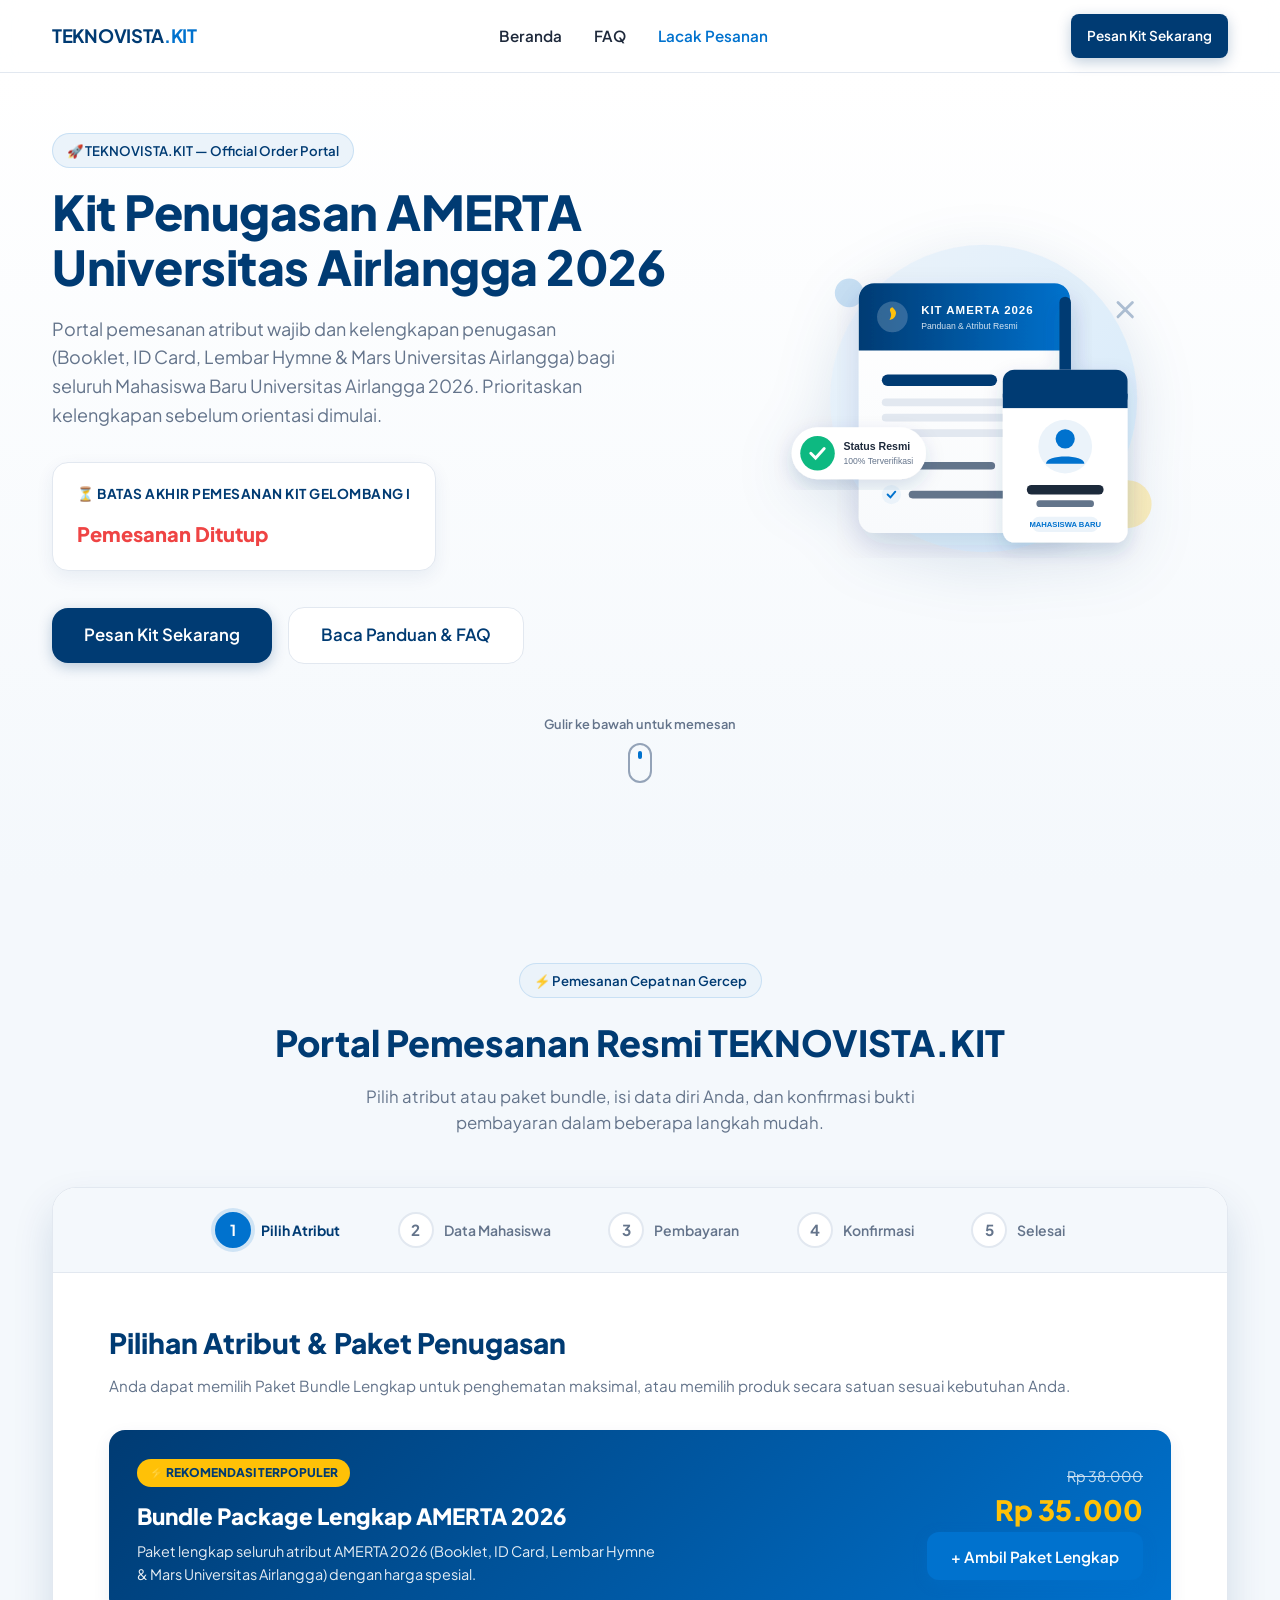
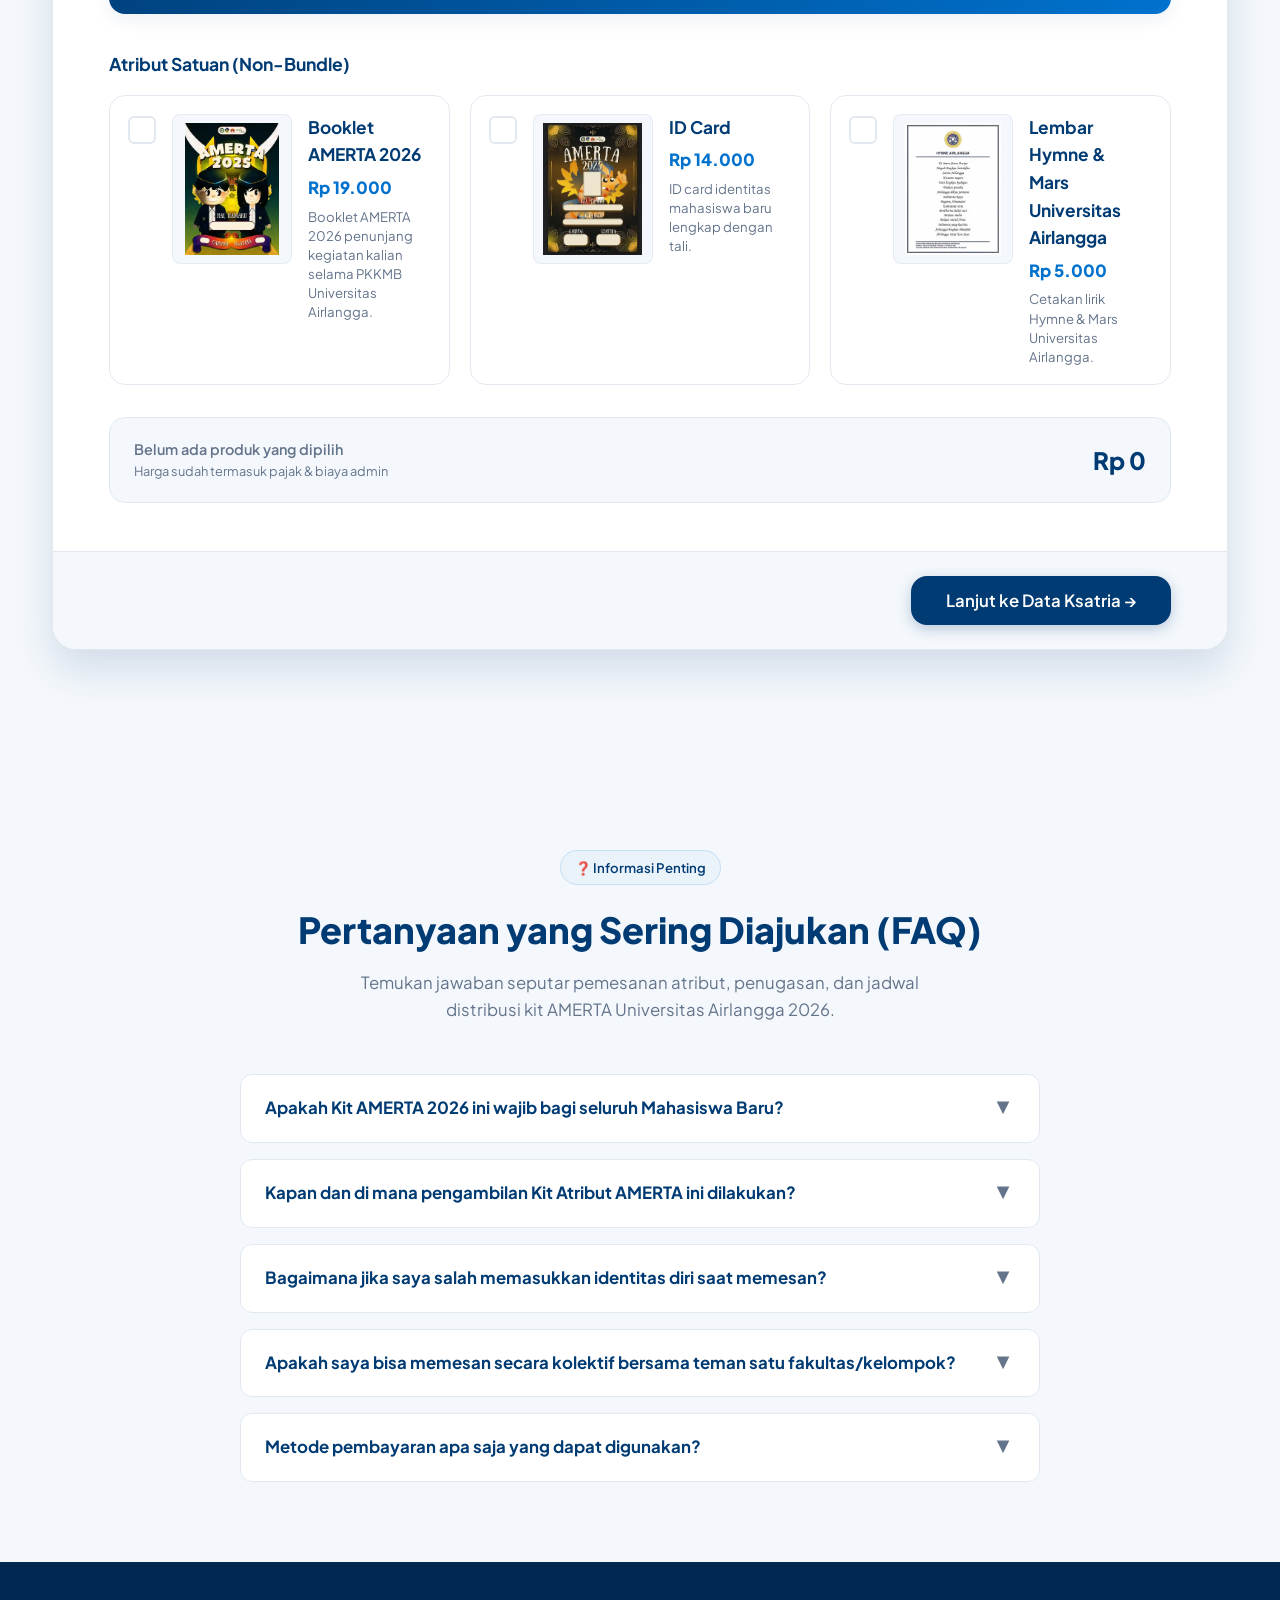
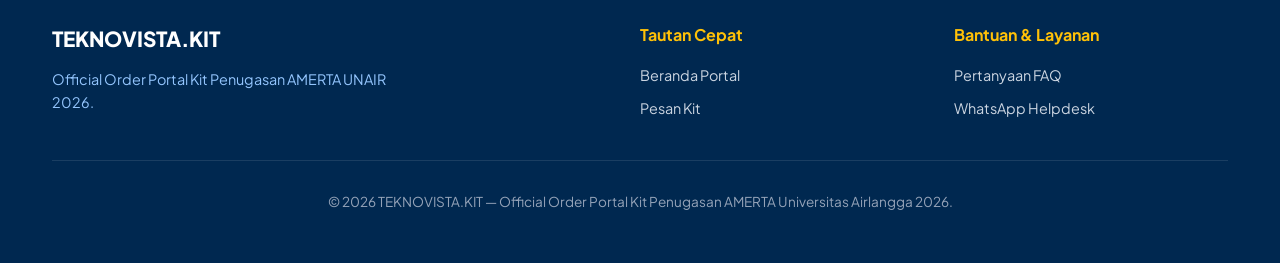
==== commit 9f867f66: "Fix: delete input kelompok amerta" ====
--- a/index.html
+++ b/index.html
@@ -10,7 +10,7 @@
   <link rel="preconnect" href="https://fonts.gstatic.com" crossorigin />
   <link rel="stylesheet" href="https://fonts.googleapis.com/css2?family=Plus+Jakarta+Sans:wght@400;500;600;700;800&display=swap" />
   <link rel="stylesheet" href="css/style.css" />
-  <link rel="icon" type="image/x-icon" href="assets/icons/teknovista.png">
+  <link rel="icon" type="image/x-icon" href="assets/icons/teknovista.webp">
   <!-- Open Graph / Facebook / WhatsApp Meta Tags -->
   <meta property="og:type" content="website" />
   <meta property="og:url" content="https://teknovistakit.vercel.app/" />
@@ -221,24 +221,6 @@
                   </div>
 
                   <div class="form-group">
-                    <label class="form-label">
-                      <span>Kelompok AMERTA <span class="required-mark">*</span></span>
-                    </label>
-                    <div class="split-input-grid">
-                      <div class="split-input-col">
-                        <label class="split-input-label" for="input-garuda">Garuda</label>
-                        <input type="text" inputmode="numeric" autocomplete="off" id="input-garuda" class="form-input" placeholder="Contoh: 12" />
-                        <div class="error-message" id="error-input-garuda"></div>
-                      </div>
-                      <div class="split-input-col">
-                        <label class="split-input-label" for="input-ksatria">Ksatria</label>
-                        <input type="text" inputmode="numeric" autocomplete="off" id="input-ksatria" class="form-input" placeholder="Contoh: 16" />
-                        <div class="error-message" id="error-input-ksatria"></div>
-                      </div>
-                    </div>
-                  </div>
-
-                  <div class="form-group">
                     <label class="form-label" for="input-whatsapp">
                       <span>Nomor WhatsApp Aktif <span class="required-mark">*</span></span>
                     </label>
@@ -371,7 +353,12 @@
                 </div>
                 <h3>Pemesanan Kit AMERTA Berhasil!</h3>
                 <p>Terima kasih ksatria Airlangga! Pesanan Anda telah diterima oleh sistem dan sedang menunggu verifikasi oleh admin teknovista.kit 2026. Jangan lupa konfirmasi pesanan kamu ke admin serta simpan nomor orderan kalian, Ya!</p>
-
+                
+                <!-- CATATAN PENTING KELOMPOK AMERTA -->
+                <div class="info-note-card" style="background: rgba(59, 130, 246, 0.08); border-left: 4px solid #2563eb; padding: 12px 16px; border-radius: 8px; margin: 16px auto 24px; max-width: 500px; text-align: left; font-size: 0.9rem; color: var(--text-main, #1e293b);">
+                  ℹ️ <strong>Catatan Kelompok AMERTA:</strong> Apabila kelompok AMERTA (Garuda &amp; Ksatria) nanti sudah resmi dibagikan, silakan hubungi <strong>Contact Person / Admin WhatsApp</strong> untuk memperbarui data kelompok pada pesanan kamu.
+                </div>
+                
                 <div class="order-id-card">
                   <div class="order-id-label">Nomor Pesanan / Order ID</div>
                   <div class="order-id-value" id="successOrderIdDisplay">AMERTA26-000000</div>
--- a/css/style.css
+++ b/css/style.css
@@ -1087,10 +1087,6 @@
   color: var(--text-muted);
   margin-top: 6px;
   line-height: 1.45;
-  display: -webkit-box;
-  -webkit-line-clamp: 3;
-  -webkit-box-orient: vertical;
-  overflow: hidden;
 }
 
 /* Summary Live Bar */
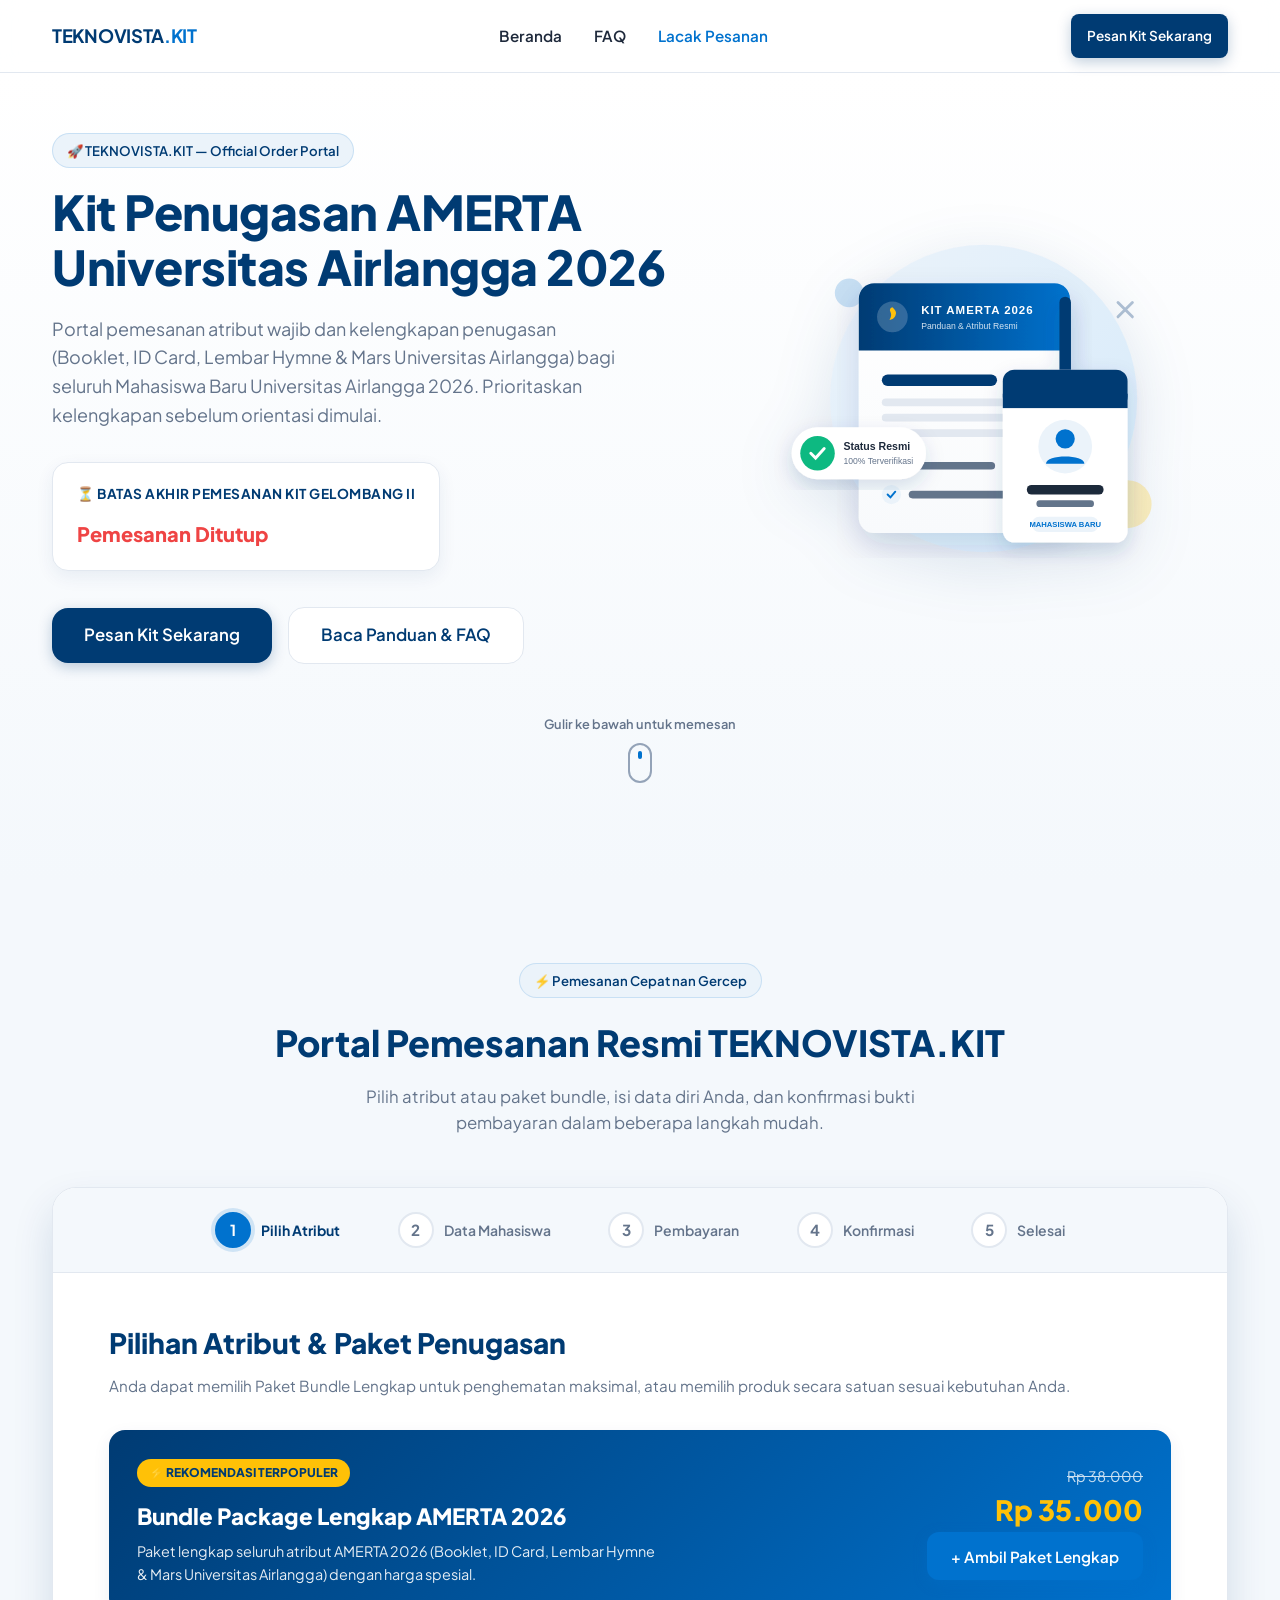
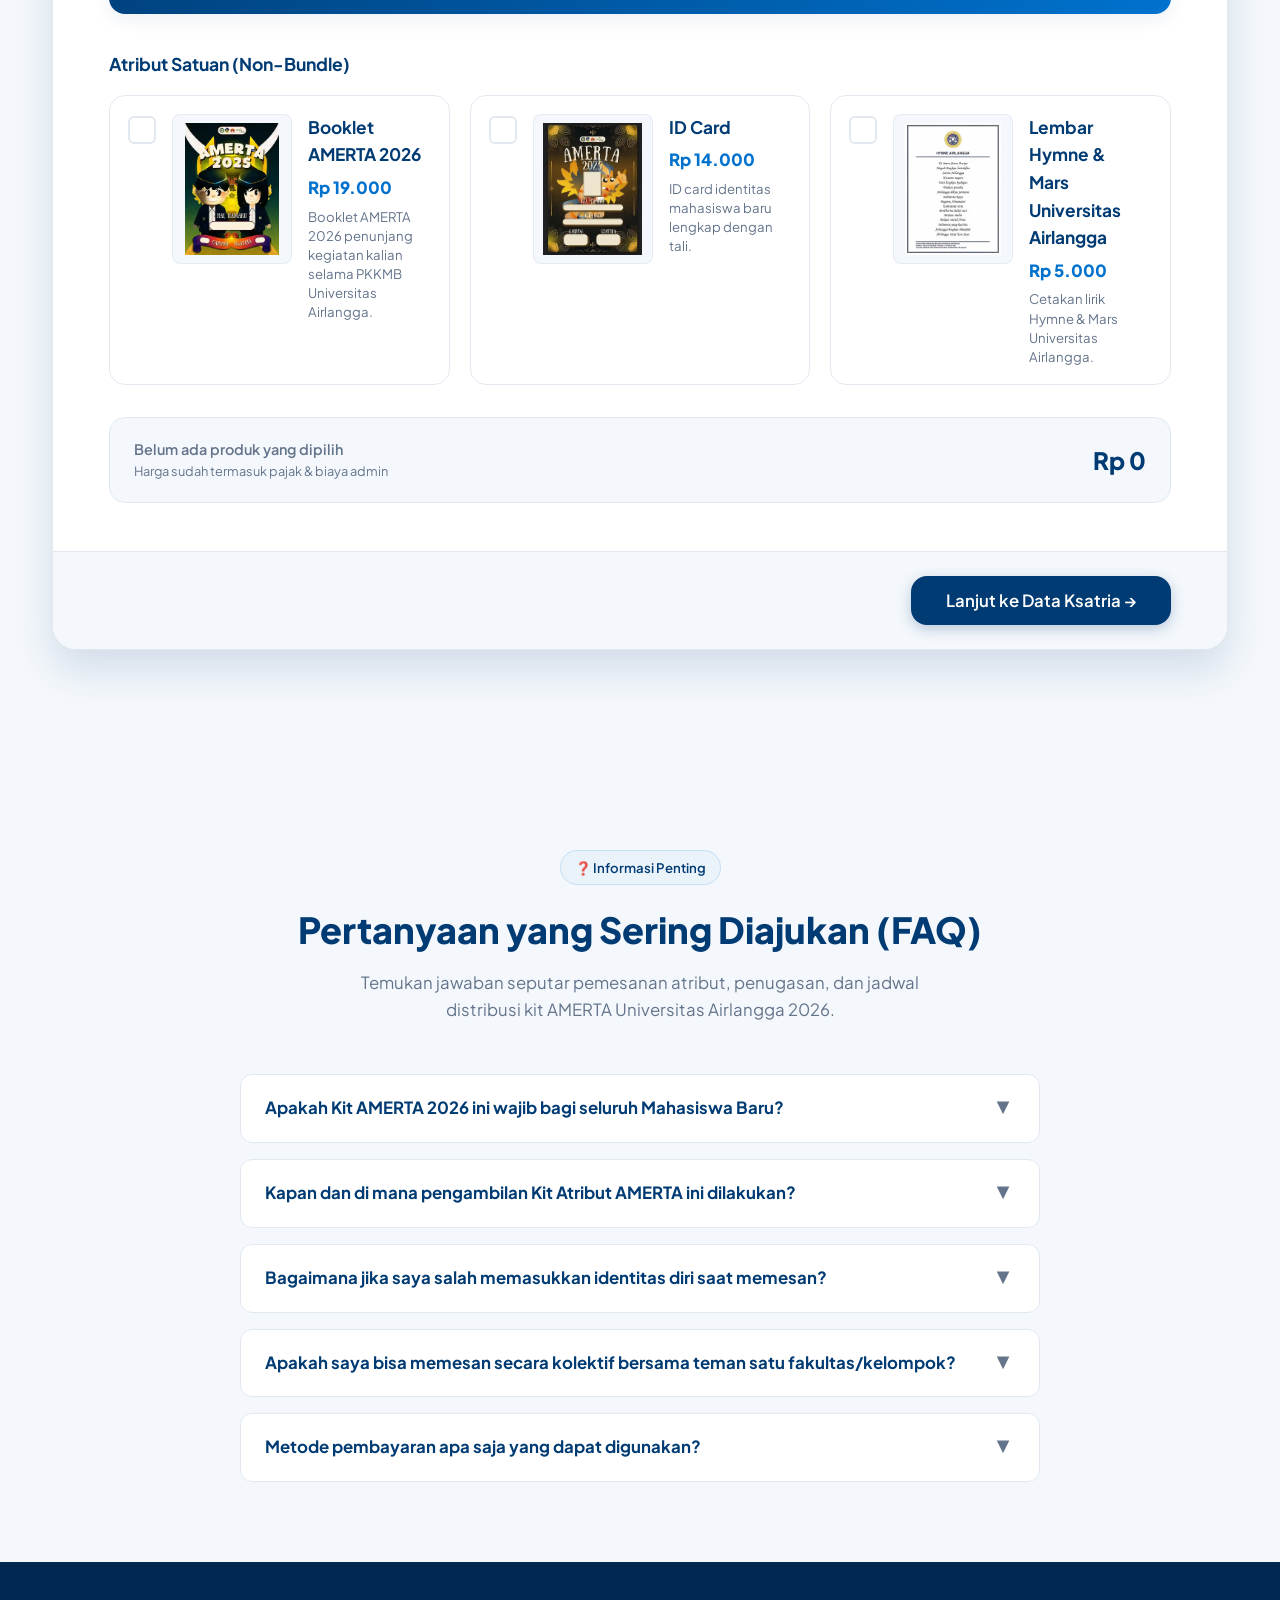
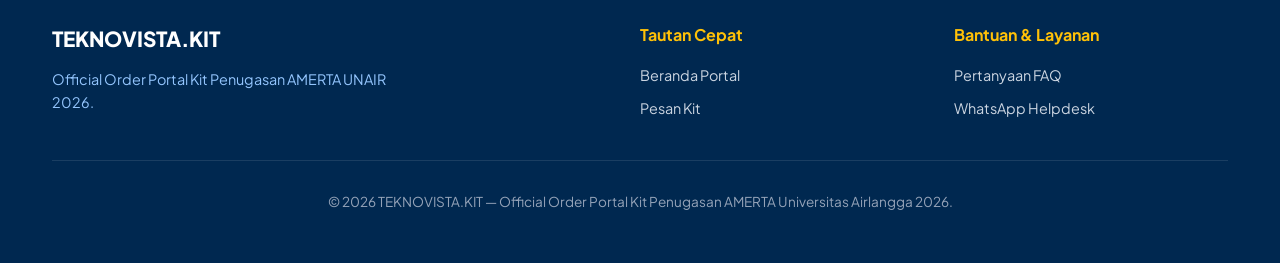
==== commit a93de9f2: "feat: update order batch phase to Gelombang II" ====
--- a/index.html
+++ b/index.html
@@ -52,7 +52,7 @@
         <!-- Countdown Box -->
         <div class="countdown-container" aria-label="Hitung mundur penutupan pemesanan">
           <div class="countdown-header">
-            <span>⏳ Batas Akhir Pemesanan Kit Gelombang I</span>
+            <span>⏳ Batas Akhir Pemesanan Kit Gelombang II</span>
           </div>
           <div class="countdown-grid" id="countdownTimerGrid">
             <div class="countdown-item">
@@ -221,6 +221,24 @@
                   </div>
 
                   <div class="form-group">
+                    <label class="form-label">
+                      <span>Kelompok AMERTA <span class="required-mark">*</span></span>
+                    </label>
+                    <div class="split-input-grid">
+                      <div class="split-input-col">
+                        <label class="split-input-label" for="input-garuda">Garuda</label>
+                        <input type="text" inputmode="numeric" autocomplete="off" id="input-garuda" class="form-input" placeholder="Contoh: 12" />
+                        <div class="error-message" id="error-input-garuda"></div>
+                      </div>
+                      <div class="split-input-col">
+                        <label class="split-input-label" for="input-ksatria">Ksatria</label>
+                        <input type="text" inputmode="numeric" autocomplete="off" id="input-ksatria" class="form-input" placeholder="Contoh: 16" />
+                        <div class="error-message" id="error-input-ksatria"></div>
+                      </div>
+                    </div>
+                  </div>
+
+                  <div class="form-group">
                     <label class="form-label" for="input-whatsapp">
                       <span>Nomor WhatsApp Aktif <span class="required-mark">*</span></span>
                     </label>
@@ -353,12 +371,7 @@
                 </div>
                 <h3>Pemesanan Kit AMERTA Berhasil!</h3>
                 <p>Terima kasih ksatria Airlangga! Pesanan Anda telah diterima oleh sistem dan sedang menunggu verifikasi oleh admin teknovista.kit 2026. Jangan lupa konfirmasi pesanan kamu ke admin serta simpan nomor orderan kalian, Ya!</p>
-                
-                <!-- CATATAN PENTING KELOMPOK AMERTA -->
-                <div class="info-note-card" style="background: rgba(59, 130, 246, 0.08); border-left: 4px solid #2563eb; padding: 12px 16px; border-radius: 8px; margin: 16px auto 24px; max-width: 500px; text-align: left; font-size: 0.9rem; color: var(--text-main, #1e293b);">
-                  ℹ️ <strong>Catatan Kelompok AMERTA:</strong> Apabila kelompok AMERTA (Garuda &amp; Ksatria) nanti sudah resmi dibagikan, silakan hubungi <strong>Contact Person / Admin WhatsApp</strong> untuk memperbarui data kelompok pada pesanan kamu.
-                </div>
-                
+
                 <div class="order-id-card">
                   <div class="order-id-label">Nomor Pesanan / Order ID</div>
                   <div class="order-id-value" id="successOrderIdDisplay">AMERTA26-000000</div>
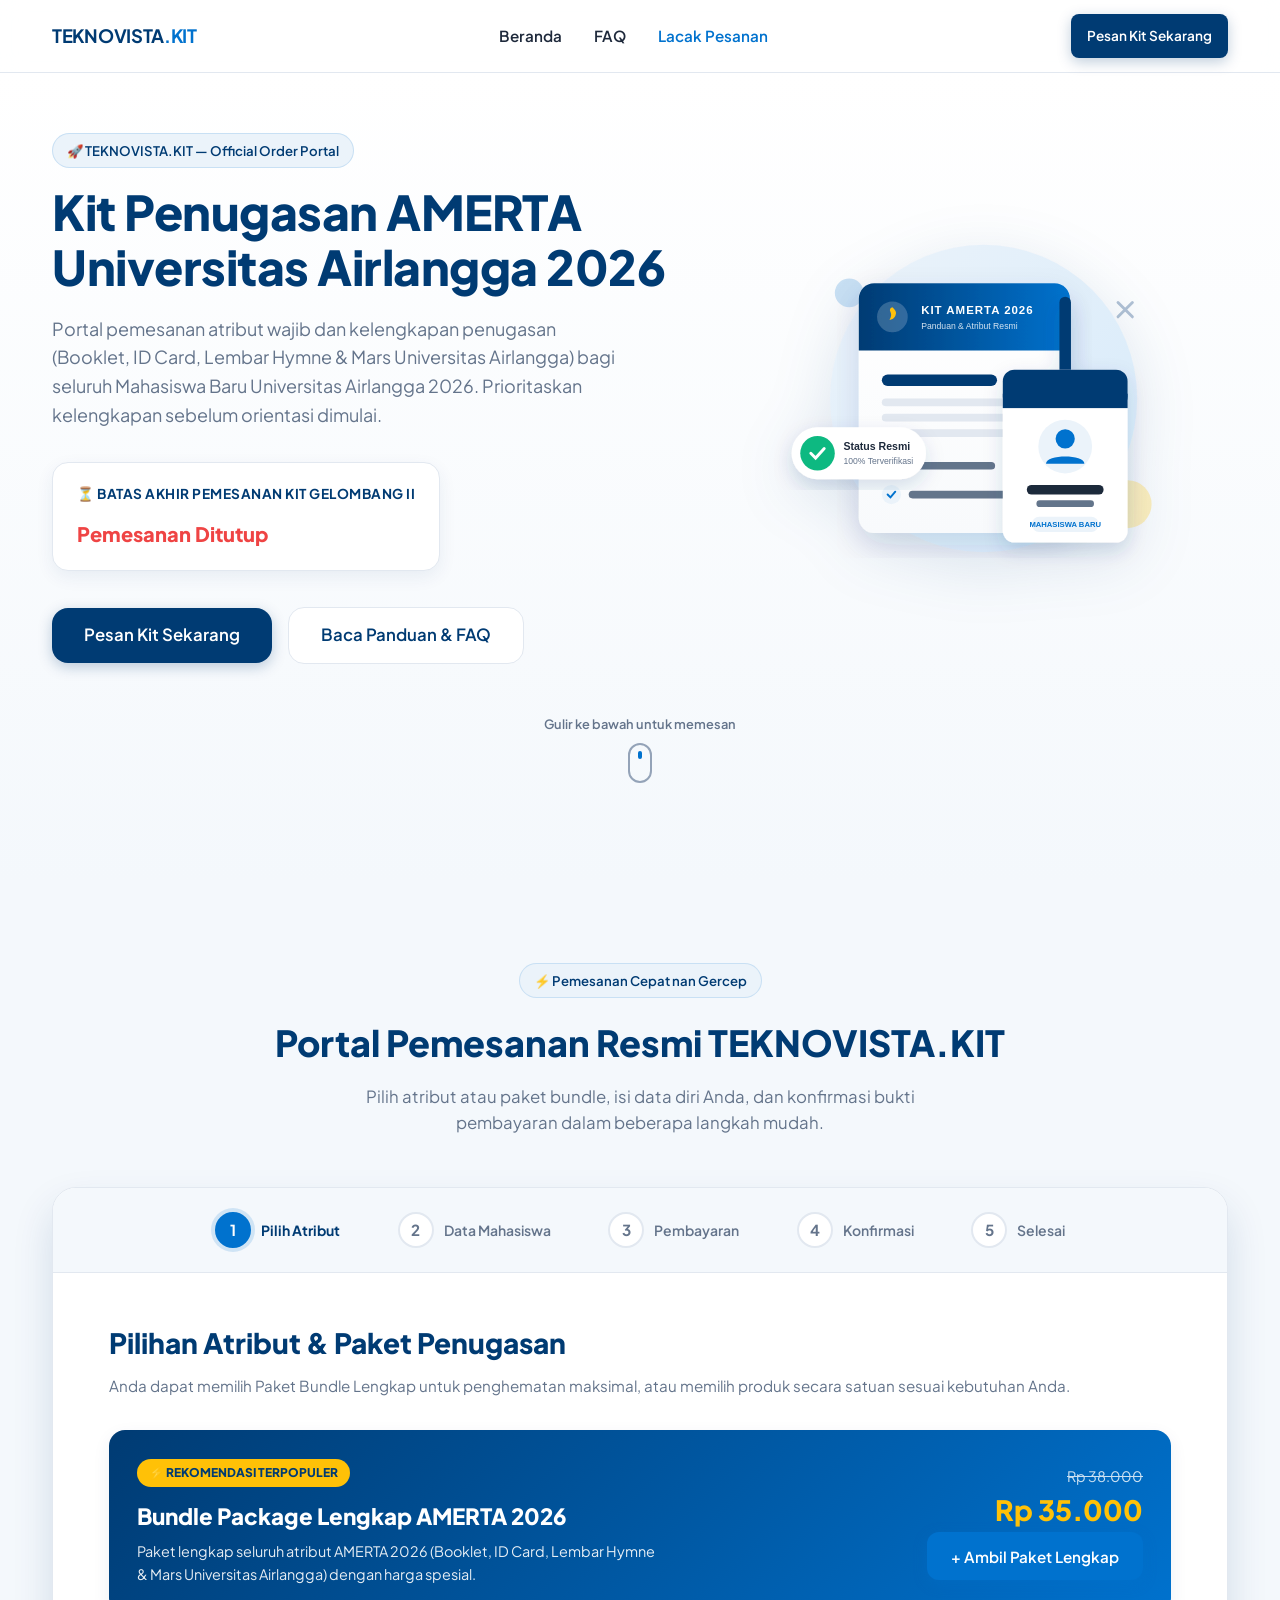
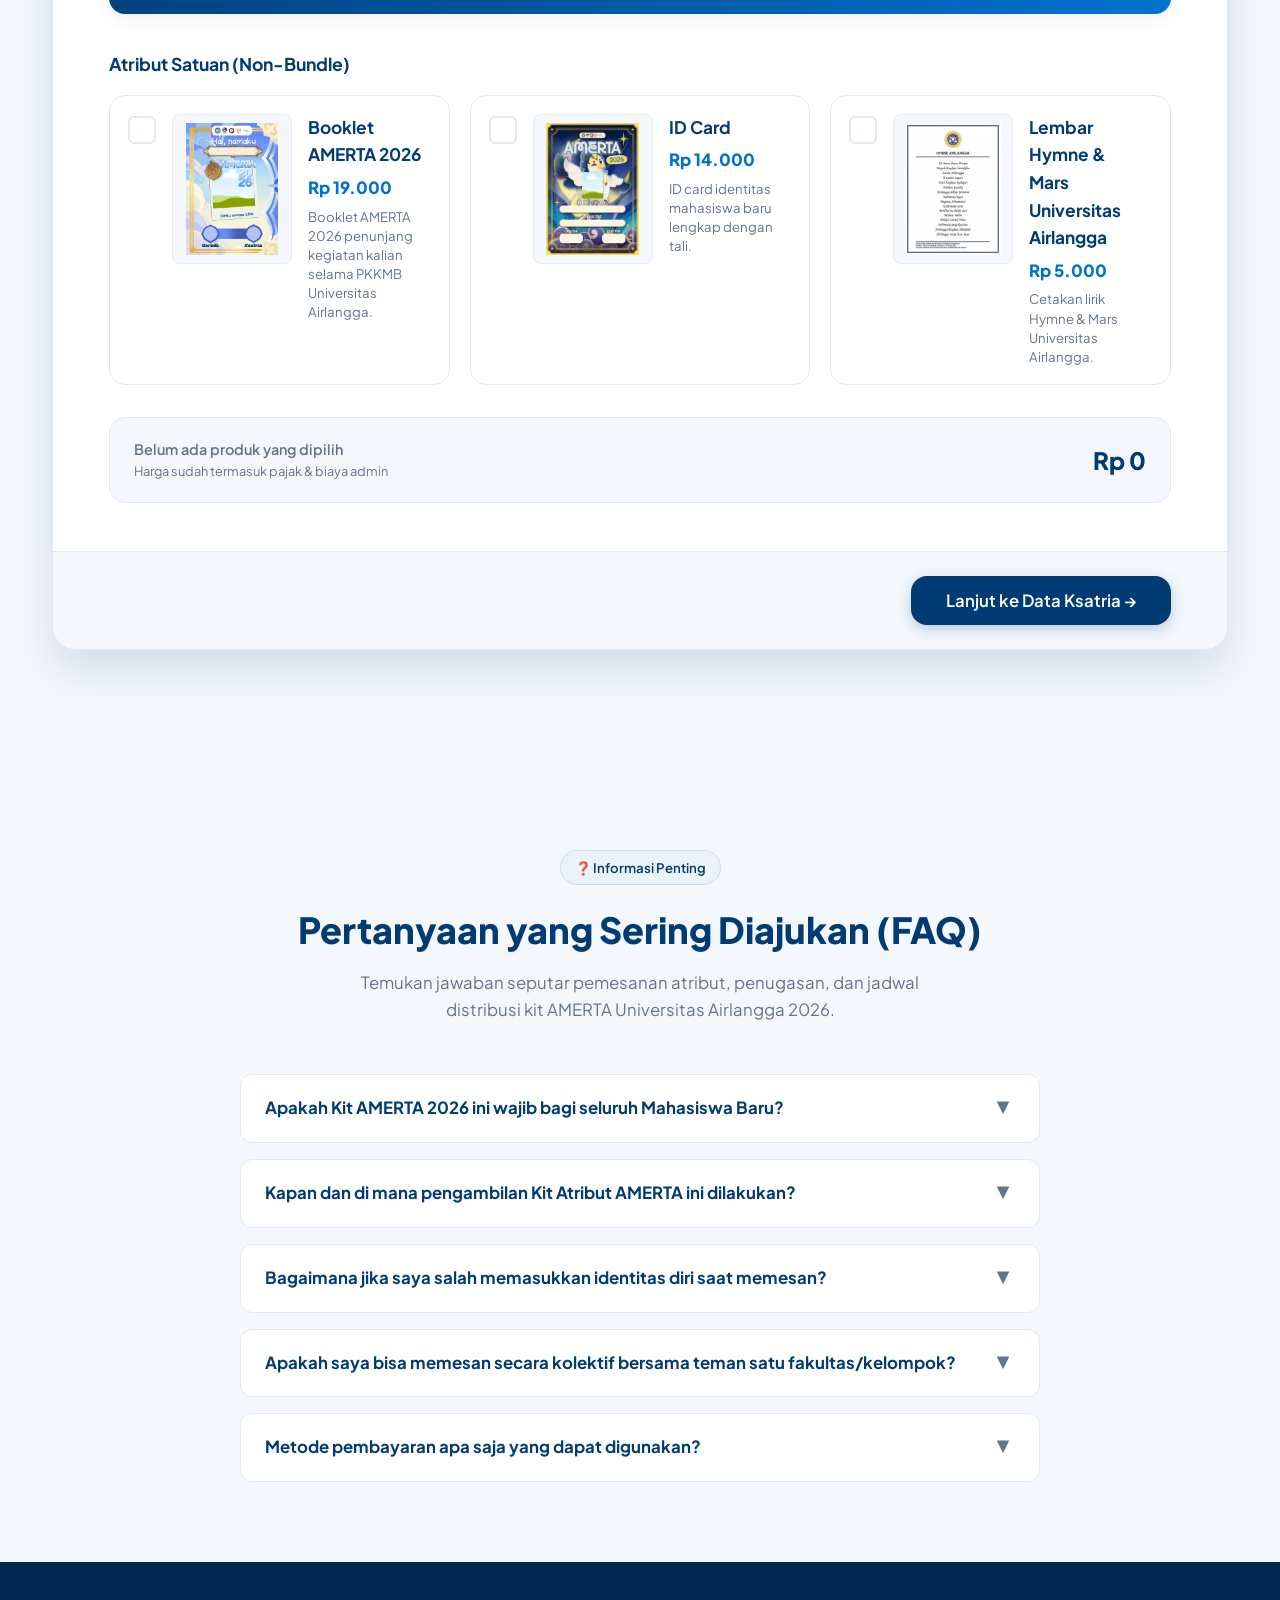
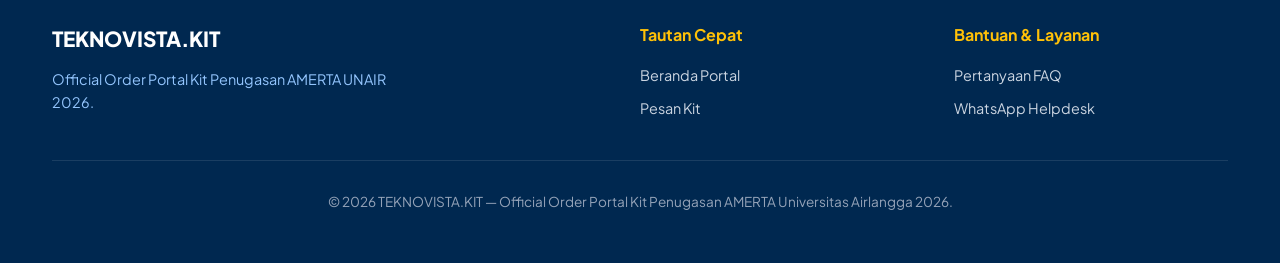
==== commit 5988cc76: "Feat: adding WhatsApp group button after checkout success" ====
--- a/index.html
+++ b/index.html
@@ -221,24 +221,6 @@
                   </div>
 
                   <div class="form-group">
-                    <label class="form-label">
-                      <span>Kelompok AMERTA <span class="required-mark">*</span></span>
-                    </label>
-                    <div class="split-input-grid">
-                      <div class="split-input-col">
-                        <label class="split-input-label" for="input-garuda">Garuda</label>
-                        <input type="text" inputmode="numeric" autocomplete="off" id="input-garuda" class="form-input" placeholder="Contoh: 12" />
-                        <div class="error-message" id="error-input-garuda"></div>
-                      </div>
-                      <div class="split-input-col">
-                        <label class="split-input-label" for="input-ksatria">Ksatria</label>
-                        <input type="text" inputmode="numeric" autocomplete="off" id="input-ksatria" class="form-input" placeholder="Contoh: 16" />
-                        <div class="error-message" id="error-input-ksatria"></div>
-                      </div>
-                    </div>
-                  </div>
-
-                  <div class="form-group">
                     <label class="form-label" for="input-whatsapp">
                       <span>Nomor WhatsApp Aktif <span class="required-mark">*</span></span>
                     </label>
@@ -371,7 +353,12 @@
                 </div>
                 <h3>Pemesanan Kit AMERTA Berhasil!</h3>
                 <p>Terima kasih ksatria Airlangga! Pesanan Anda telah diterima oleh sistem dan sedang menunggu verifikasi oleh admin teknovista.kit 2026. Jangan lupa konfirmasi pesanan kamu ke admin serta simpan nomor orderan kalian, Ya!</p>
-
+                
+                <!-- CATATAN PENTING KELOMPOK AMERTA -->
+                <div class="info-note-card" style="background: rgba(59, 130, 246, 0.08); border-left: 4px solid #2563eb; padding: 12px 16px; border-radius: 8px; margin: 16px auto 24px; max-width: 500px; text-align: left; font-size: 0.9rem; color: var(--text-main, #1e293b);">
+                  ℹ️ <strong>Catatan Kelompok AMERTA:</strong> Apabila kelompok AMERTA (Garuda &amp; Ksatria) nanti sudah resmi dibagikan, silakan hubungi <strong>Contact Person / Admin WhatsApp</strong> untuk memperbarui data kelompok pada pesanan kamu.
+                </div>
+                
                 <div class="order-id-card">
                   <div class="order-id-label">Nomor Pesanan / Order ID</div>
                   <div class="order-id-value" id="successOrderIdDisplay">AMERTA26-000000</div>
@@ -384,6 +371,12 @@
                 <div id="successOrderSummary"></div>
 
                 <div class="success-actions">
+                  <!-- Tautan Grup WhatsApp (Ganti href dengan link grup yang asli) -->
+                  <a href="https://chat.whatsapp.com/H376wSf1WV0DH1BsGCCyIP" target="_blank" rel="noopener" class="btn btn-primary btn-lg" style="background-color: #25D366; border-color: #25D366; color: white; display: flex; align-items: center; justify-content: center; gap: 8px;">
+                    <svg class="lucide-icon" xmlns="http://www.w3.org/2000/svg" width="18" height="18" viewBox="0 0 24 24" fill="none" stroke="currentColor" stroke-width="2" stroke-linecap="round" stroke-linejoin="round"><path d="M17 21v-2a4 4 0 0 0-4-4H5a4 4 0 0 0-4 4v2"></path><circle cx="9" cy="7" r="4"></circle><path d="M23 21v-2a4 4 0 0 0-3-3.87"></path><path d="M16 3.13a4 4 0 0 1 0 7.75"></path></svg>
+                    <span>Gabung Grup WhatsApp</span>
+                  </a>
+
                   <button type="button" class="btn btn-whatsapp btn-lg" id="btnWhatsappAdmin">
                     <svg class="lucide-icon" xmlns="http://www.w3.org/2000/svg" width="18" height="18" viewBox="0 0 24 24" fill="none" stroke="currentColor" stroke-width="2" stroke-linecap="round" stroke-linejoin="round"><path d="M7.9 20A9 9 0 1 0 4 16.1L2 22Z"/></svg>
                     <span>Konfirmasi ke WhatsApp Admin</span>
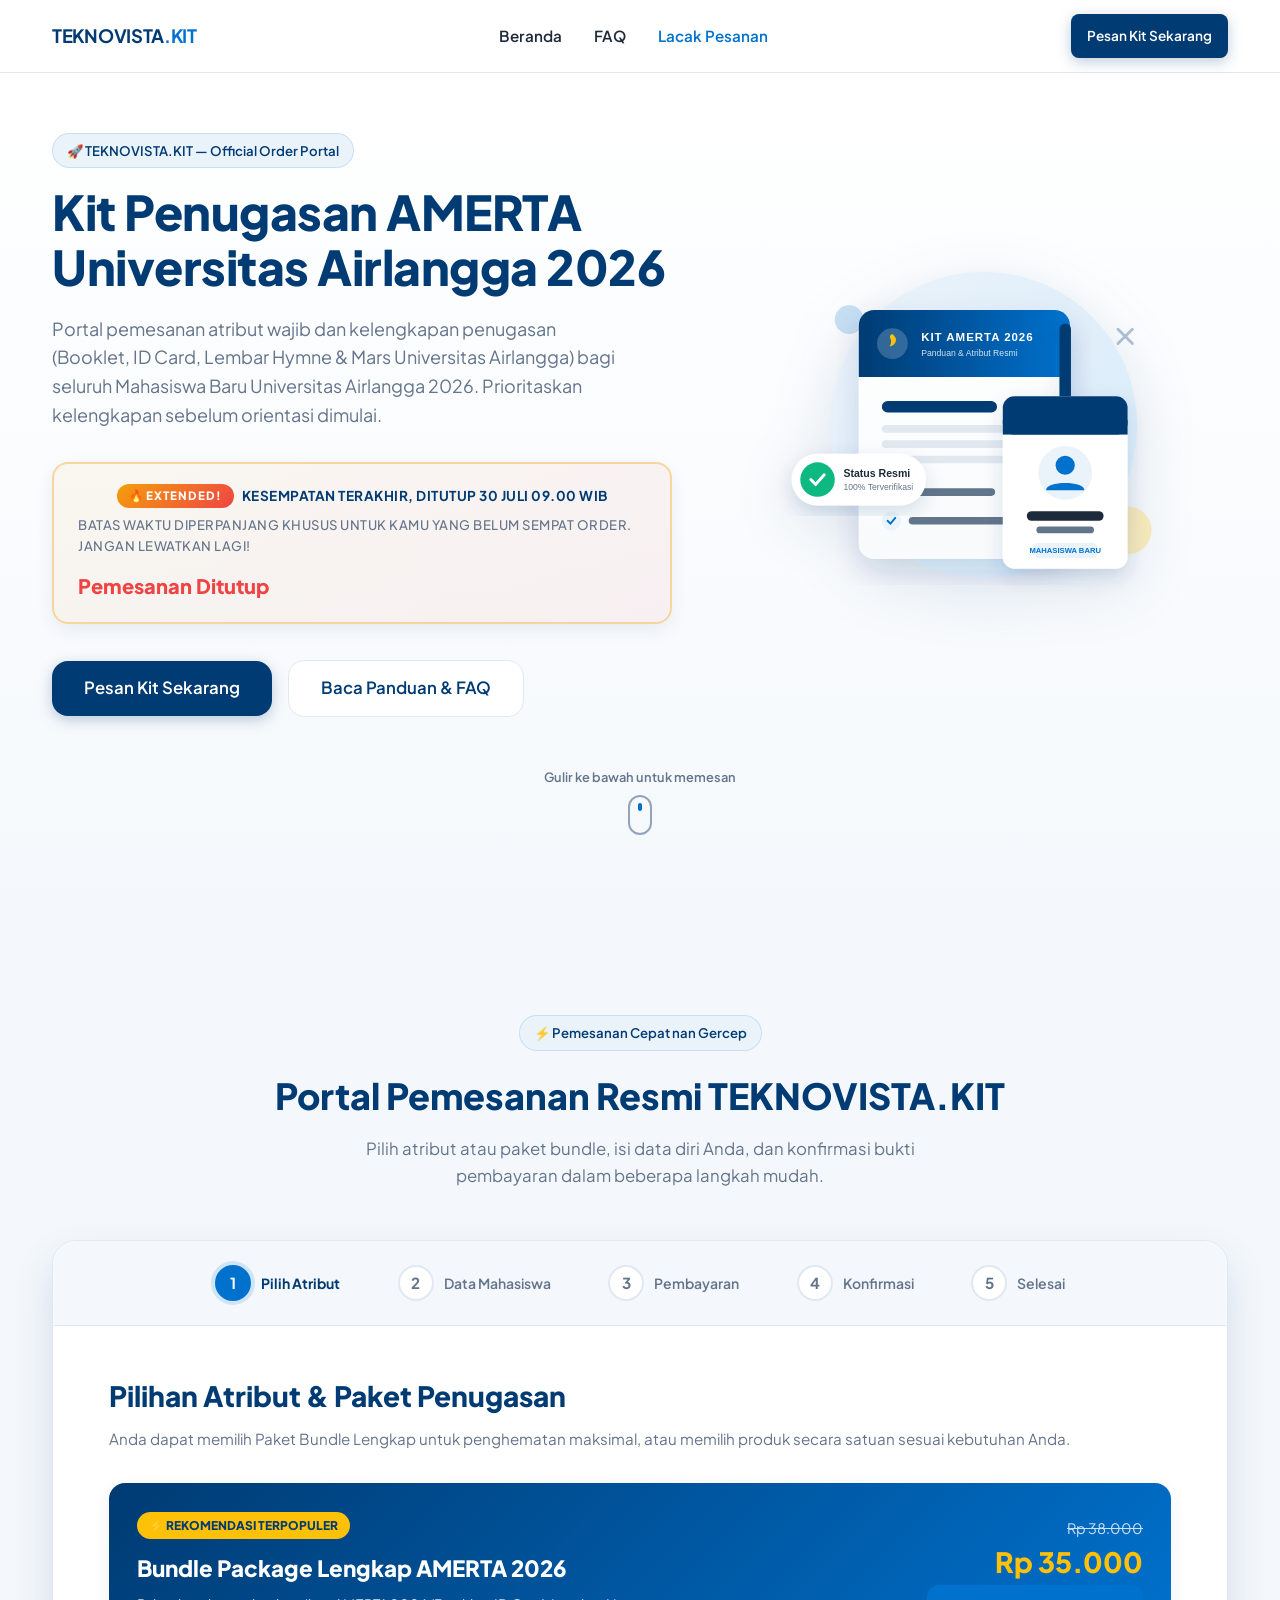
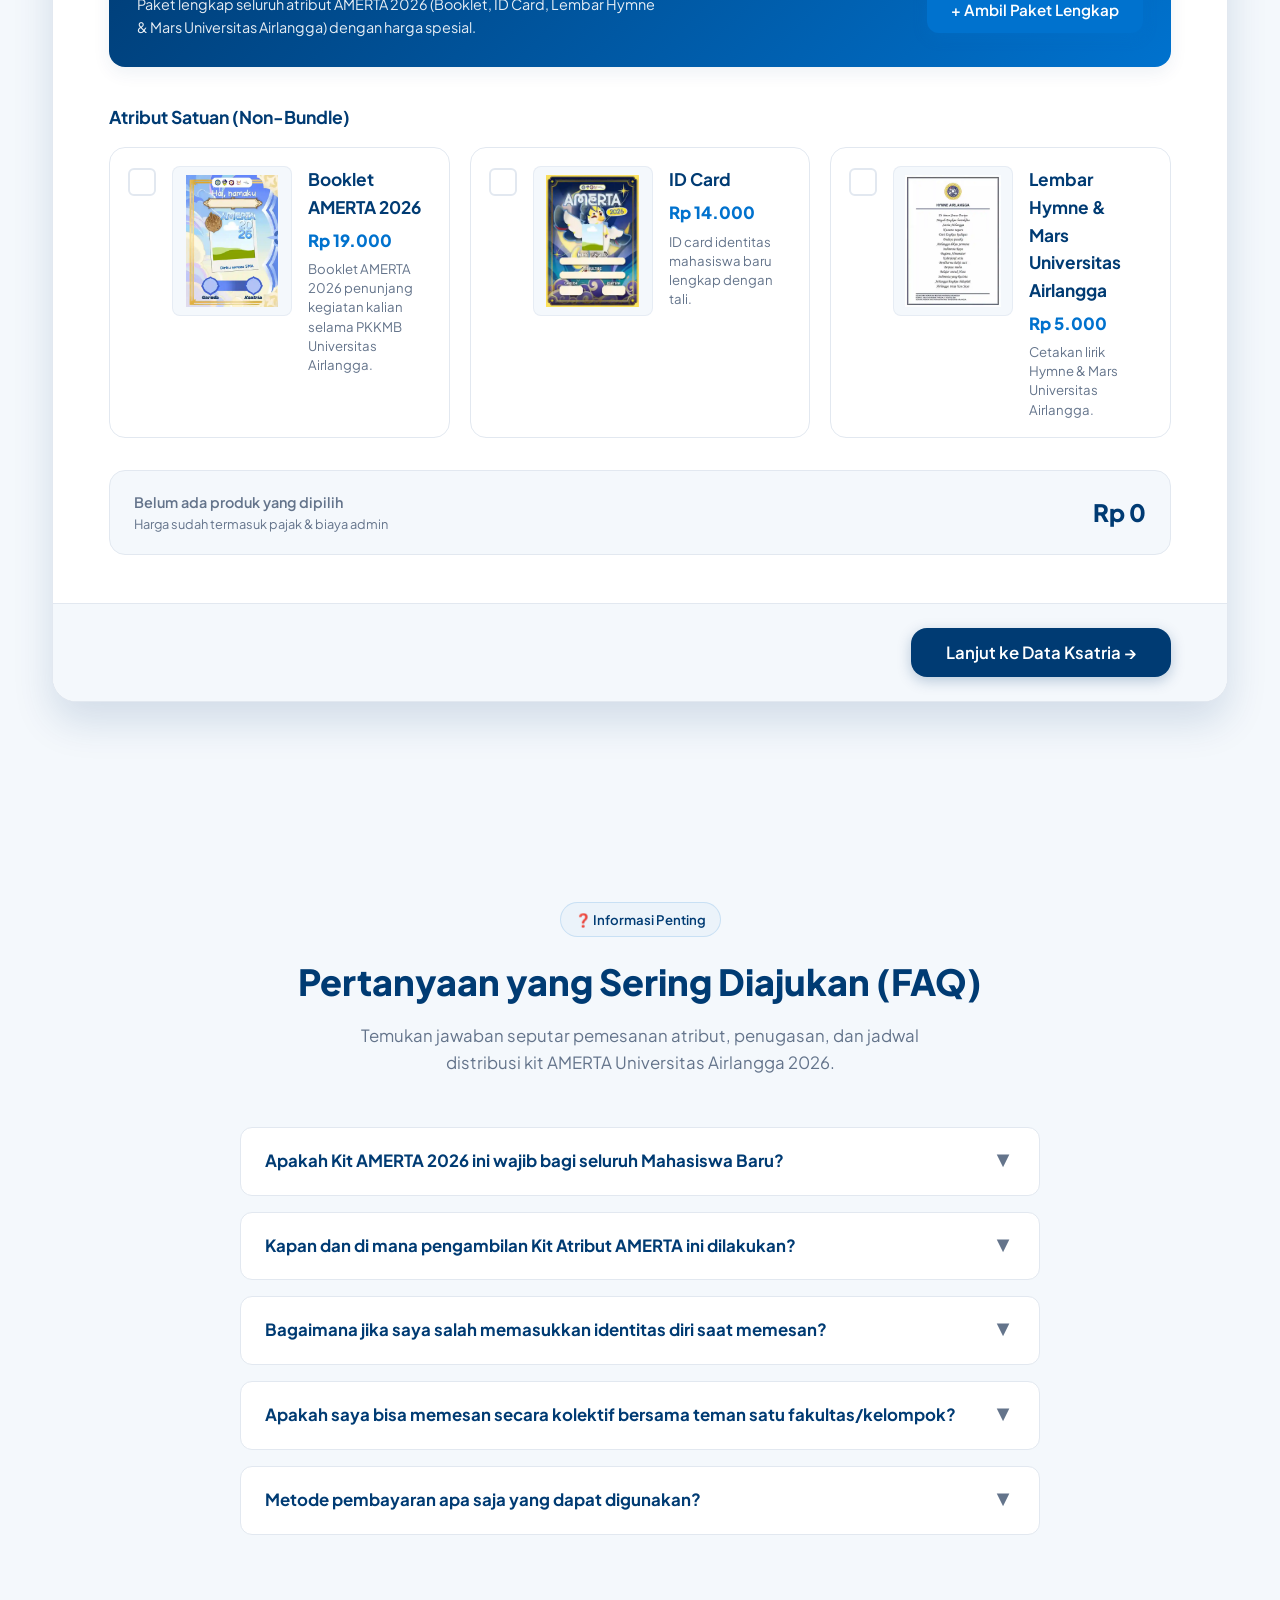
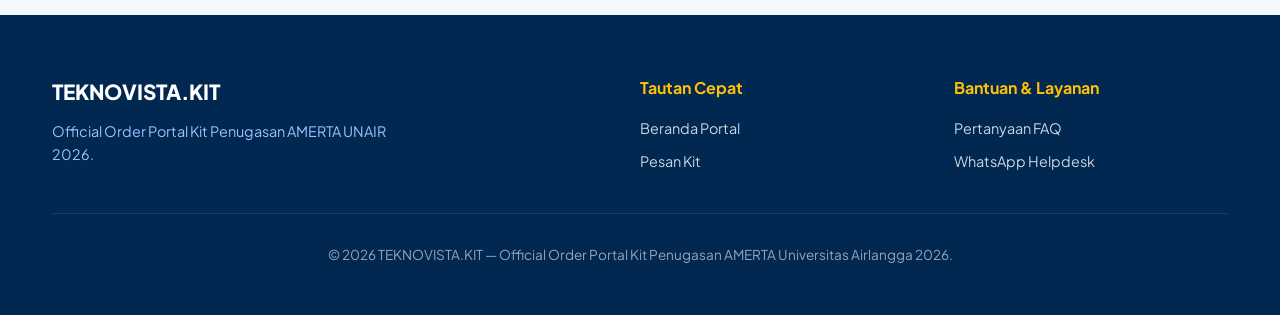
==== commit ceabb03f: "Feat: extended countdown but more" ====
--- a/index.html
+++ b/index.html
@@ -49,29 +49,33 @@
           Portal pemesanan atribut wajib dan kelengkapan penugasan (Booklet, ID Card, Lembar Hymne & Mars Universitas Airlangga) bagi seluruh Mahasiswa Baru Universitas Airlangga 2026. Prioritaskan kelengkapan sebelum orientasi dimulai.
         </p>
 
-        <!-- Countdown Box -->
-        <div class="countdown-container" aria-label="Hitung mundur penutupan pemesanan">
-          <div class="countdown-header">
-            <span>⏳ Batas Akhir Pemesanan Kit Gelombang II</span>
+        <!-- Countdown Box — EXTENDED DEADLINE -->
+        <div class="countdown-container" aria-label="Hitung mundur penutupan pemesanan" style="border: 2px solid rgba(245, 158, 11, 0.35); background: linear-gradient(135deg, rgba(245, 158, 11, 0.06) 0%, rgba(239, 68, 68, 0.06) 100%);">
+          <div class="countdown-header" style="flex-direction: column; gap: 6px;">
+            <div style="display: flex; align-items: center; justify-content: center; gap: 8px; flex-wrap: wrap;">
+              <span style="background: linear-gradient(135deg, #f59e0b, #ef4444); color: white; padding: 3px 12px; border-radius: 999px; font-size: 0.72rem; font-weight: 800; letter-spacing: 0.08em; text-transform: uppercase; animation: pulse 2s infinite;">🔥 EXTENDED!</span>
+              <span>Kesempatan Terakhir, Ditutup 30 Juli 09.00 WIB</span>
+            </div>
+            <span style="font-size: 0.82rem; color: var(--text-muted); font-weight: 500;">Batas waktu diperpanjang khusus untuk kamu yang belum sempat order. Jangan lewatkan lagi!</span>
           </div>
           <div class="countdown-grid" id="countdownTimerGrid">
             <div class="countdown-item">
-              <span class="countdown-val" id="cd-days">42</span>
+              <span class="countdown-val" id="cd-days">00</span>
               <span class="countdown-label">Hari</span>
             </div>
             <span class="countdown-sep">:</span>
             <div class="countdown-item">
-              <span class="countdown-val" id="cd-hours">14</span>
+              <span class="countdown-val" id="cd-hours">00</span>
               <span class="countdown-label">Jam</span>
             </div>
             <span class="countdown-sep">:</span>
             <div class="countdown-item">
-              <span class="countdown-val" id="cd-minutes">38</span>
+              <span class="countdown-val" id="cd-minutes">00</span>
               <span class="countdown-label">Menit</span>
             </div>
             <span class="countdown-sep">:</span>
             <div class="countdown-item">
-              <span class="countdown-val" id="cd-seconds">52</span>
+              <span class="countdown-val" id="cd-seconds">00</span>
               <span class="countdown-label">Detik</span>
             </div>
           </div>
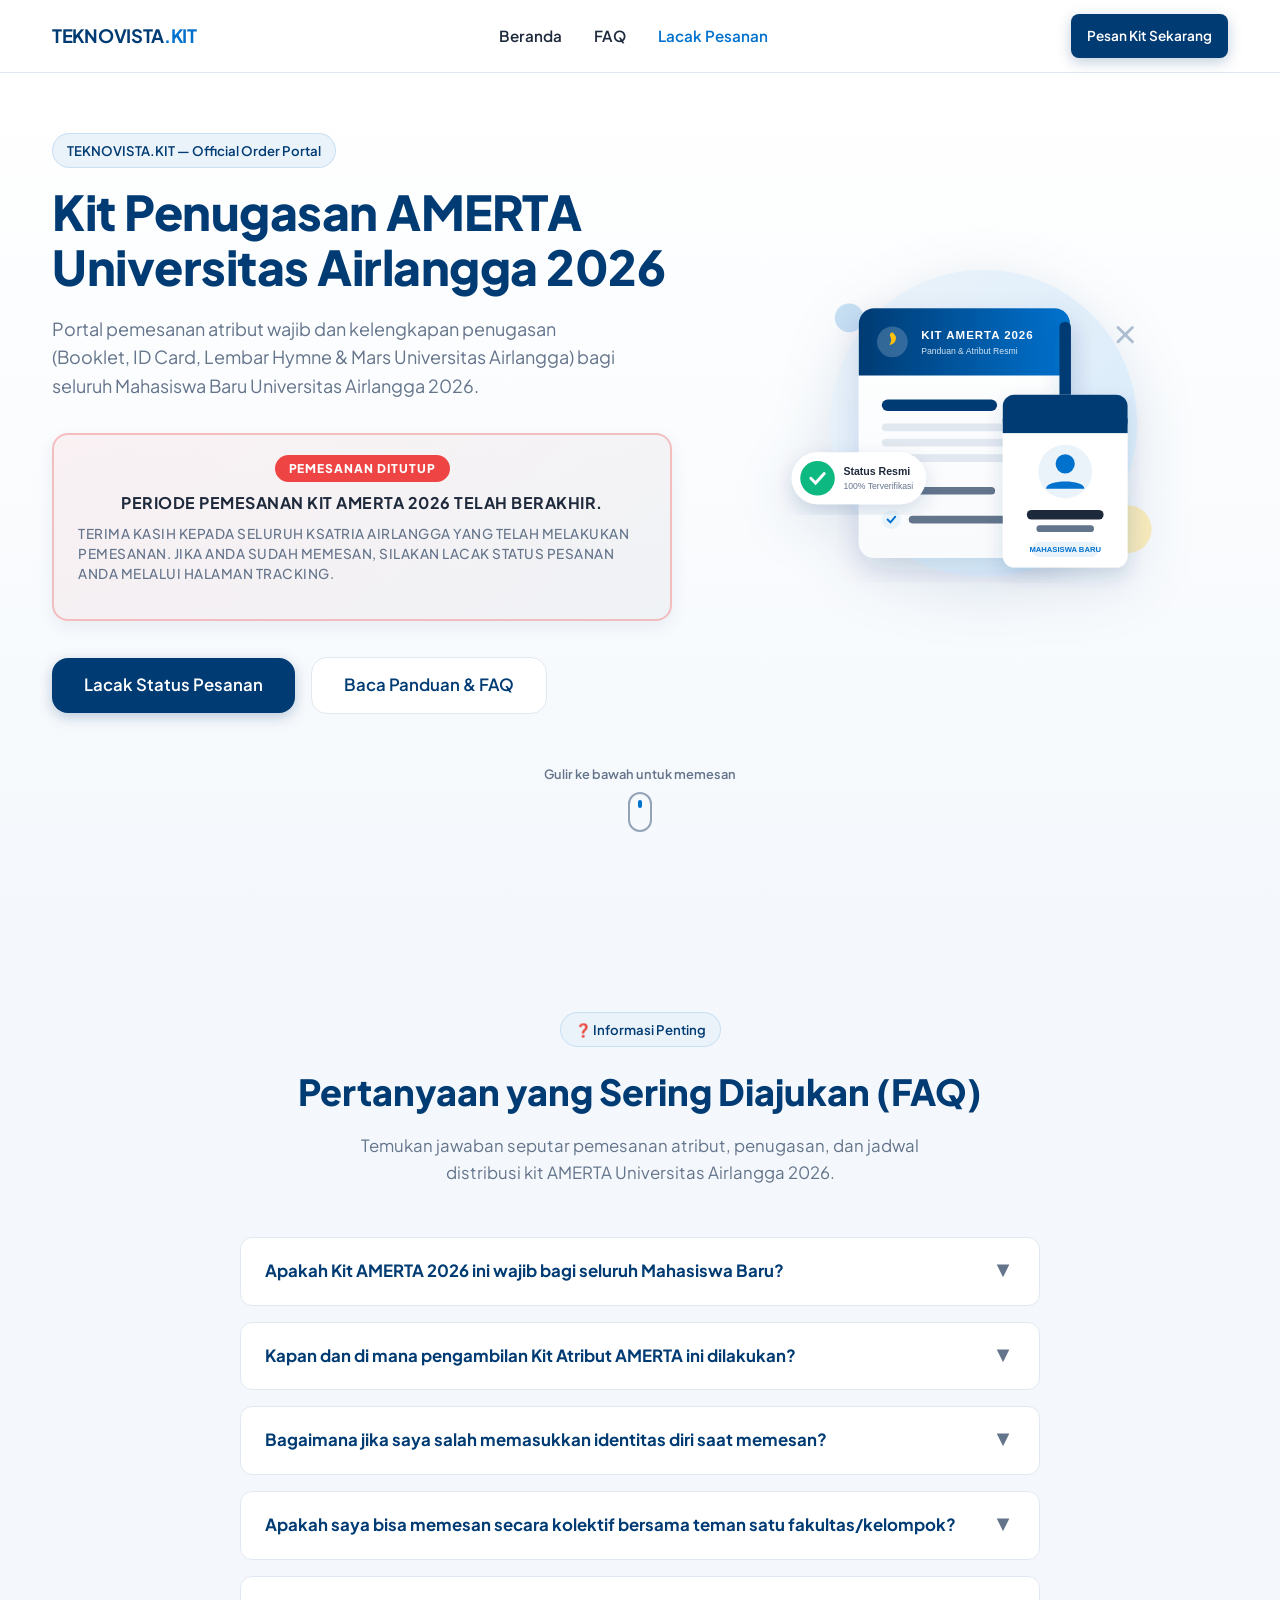
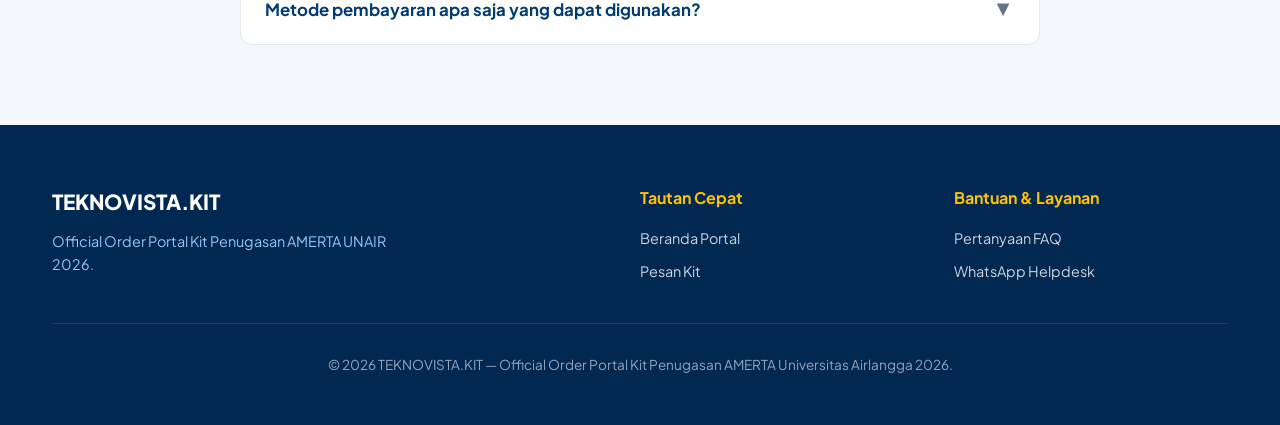
==== commit f6676d48: "refactor: update hero section to reflect closed order status and redirect CTA to tracking page" ====
--- a/index.html
+++ b/index.html
@@ -43,46 +43,23 @@
   <header class="hero" id="hero-section">
     <div class="container hero-grid">
       <div class="hero-content">
-        <div class="badge">🚀 TEKNOVISTA.KIT — Official Order Portal</div>
+        <div class="badge">TEKNOVISTA.KIT — Official Order Portal</div>
         <h1>Kit Penugasan AMERTA Universitas Airlangga 2026</h1>
         <p class="subtitle">
-          Portal pemesanan atribut wajib dan kelengkapan penugasan (Booklet, ID Card, Lembar Hymne & Mars Universitas Airlangga) bagi seluruh Mahasiswa Baru Universitas Airlangga 2026. Prioritaskan kelengkapan sebelum orientasi dimulai.
+          Portal pemesanan atribut wajib dan kelengkapan penugasan (Booklet, ID Card, Lembar Hymne & Mars Universitas Airlangga) bagi seluruh Mahasiswa Baru Universitas Airlangga 2026.
         </p>
 
-        <!-- Countdown Box — EXTENDED DEADLINE -->
-        <div class="countdown-container" aria-label="Hitung mundur penutupan pemesanan" style="border: 2px solid rgba(245, 158, 11, 0.35); background: linear-gradient(135deg, rgba(245, 158, 11, 0.06) 0%, rgba(239, 68, 68, 0.06) 100%);">
-          <div class="countdown-header" style="flex-direction: column; gap: 6px;">
-            <div style="display: flex; align-items: center; justify-content: center; gap: 8px; flex-wrap: wrap;">
-              <span style="background: linear-gradient(135deg, #f59e0b, #ef4444); color: white; padding: 3px 12px; border-radius: 999px; font-size: 0.72rem; font-weight: 800; letter-spacing: 0.08em; text-transform: uppercase; animation: pulse 2s infinite;">🔥 EXTENDED!</span>
-              <span>Kesempatan Terakhir, Ditutup 30 Juli 09.00 WIB</span>
-            </div>
-            <span style="font-size: 0.82rem; color: var(--text-muted); font-weight: 500;">Batas waktu diperpanjang khusus untuk kamu yang belum sempat order. Jangan lewatkan lagi!</span>
-          </div>
-          <div class="countdown-grid" id="countdownTimerGrid">
-            <div class="countdown-item">
-              <span class="countdown-val" id="cd-days">00</span>
-              <span class="countdown-label">Hari</span>
-            </div>
-            <span class="countdown-sep">:</span>
-            <div class="countdown-item">
-              <span class="countdown-val" id="cd-hours">00</span>
-              <span class="countdown-label">Jam</span>
-            </div>
-            <span class="countdown-sep">:</span>
-            <div class="countdown-item">
-              <span class="countdown-val" id="cd-minutes">00</span>
-              <span class="countdown-label">Menit</span>
-            </div>
-            <span class="countdown-sep">:</span>
-            <div class="countdown-item">
-              <span class="countdown-val" id="cd-seconds">00</span>
-              <span class="countdown-label">Detik</span>
-            </div>
+        <!-- Order Closed Notice -->
+        <div class="countdown-container" aria-label="Masa pemesanan telah berakhir" style="border: 2px solid rgba(239, 68, 68, 0.3); background: linear-gradient(135deg, rgba(239, 68, 68, 0.06) 0%, rgba(107, 114, 128, 0.06) 100%);">
+          <div class="countdown-header" style="flex-direction: column; gap: 8px;">
+            <span style="background: var(--error, #ef4444); color: white; padding: 4px 14px; border-radius: 999px; font-size: 0.75rem; font-weight: 800; letter-spacing: 0.08em; text-transform: uppercase;">PEMESANAN DITUTUP</span>
+            <span style="font-size: 1rem; font-weight: 700; color: var(--text-main);">Periode pemesanan Kit AMERTA 2026 telah berakhir.</span>
+            <span style="font-size: 0.85rem; color: var(--text-muted); font-weight: 500; line-height: 1.5;">Terima kasih kepada seluruh Ksatria Airlangga yang telah melakukan pemesanan. Jika Anda sudah memesan, silakan lacak status pesanan Anda melalui halaman Tracking.</span>
           </div>
         </div>
 
         <div class="hero-actions">
-          <a href="#order-section" class="btn btn-primary btn-lg">Pesan Kit Sekarang</a>
+          <a href="tracking.html" class="btn btn-primary btn-lg">Lacak Status Pesanan</a>
           <a href="#faq-section" class="btn btn-secondary btn-lg">Baca Panduan &amp; FAQ</a>
         </div>
       </div>
@@ -106,8 +83,8 @@
        ========================================================================= -->
   <main>
 
-    <!-- MULTI-STEP ORDER WIZARD SECTION -->
-    <section class="section-padding" id="order-section" aria-label="Formulir Pemesanan Kit AMERTA">
+    <!-- MULTI-STEP ORDER WIZARD SECTION (ORDER CLOSED) -->
+    <section class="section-padding" id="order-section" aria-label="Pemesanan Ditutup" style="display: none;">
       <div class="container">
         <div class="section-header text-center">
           <div class="badge">⚡ Pemesanan Cepat nan Gercep</div>
